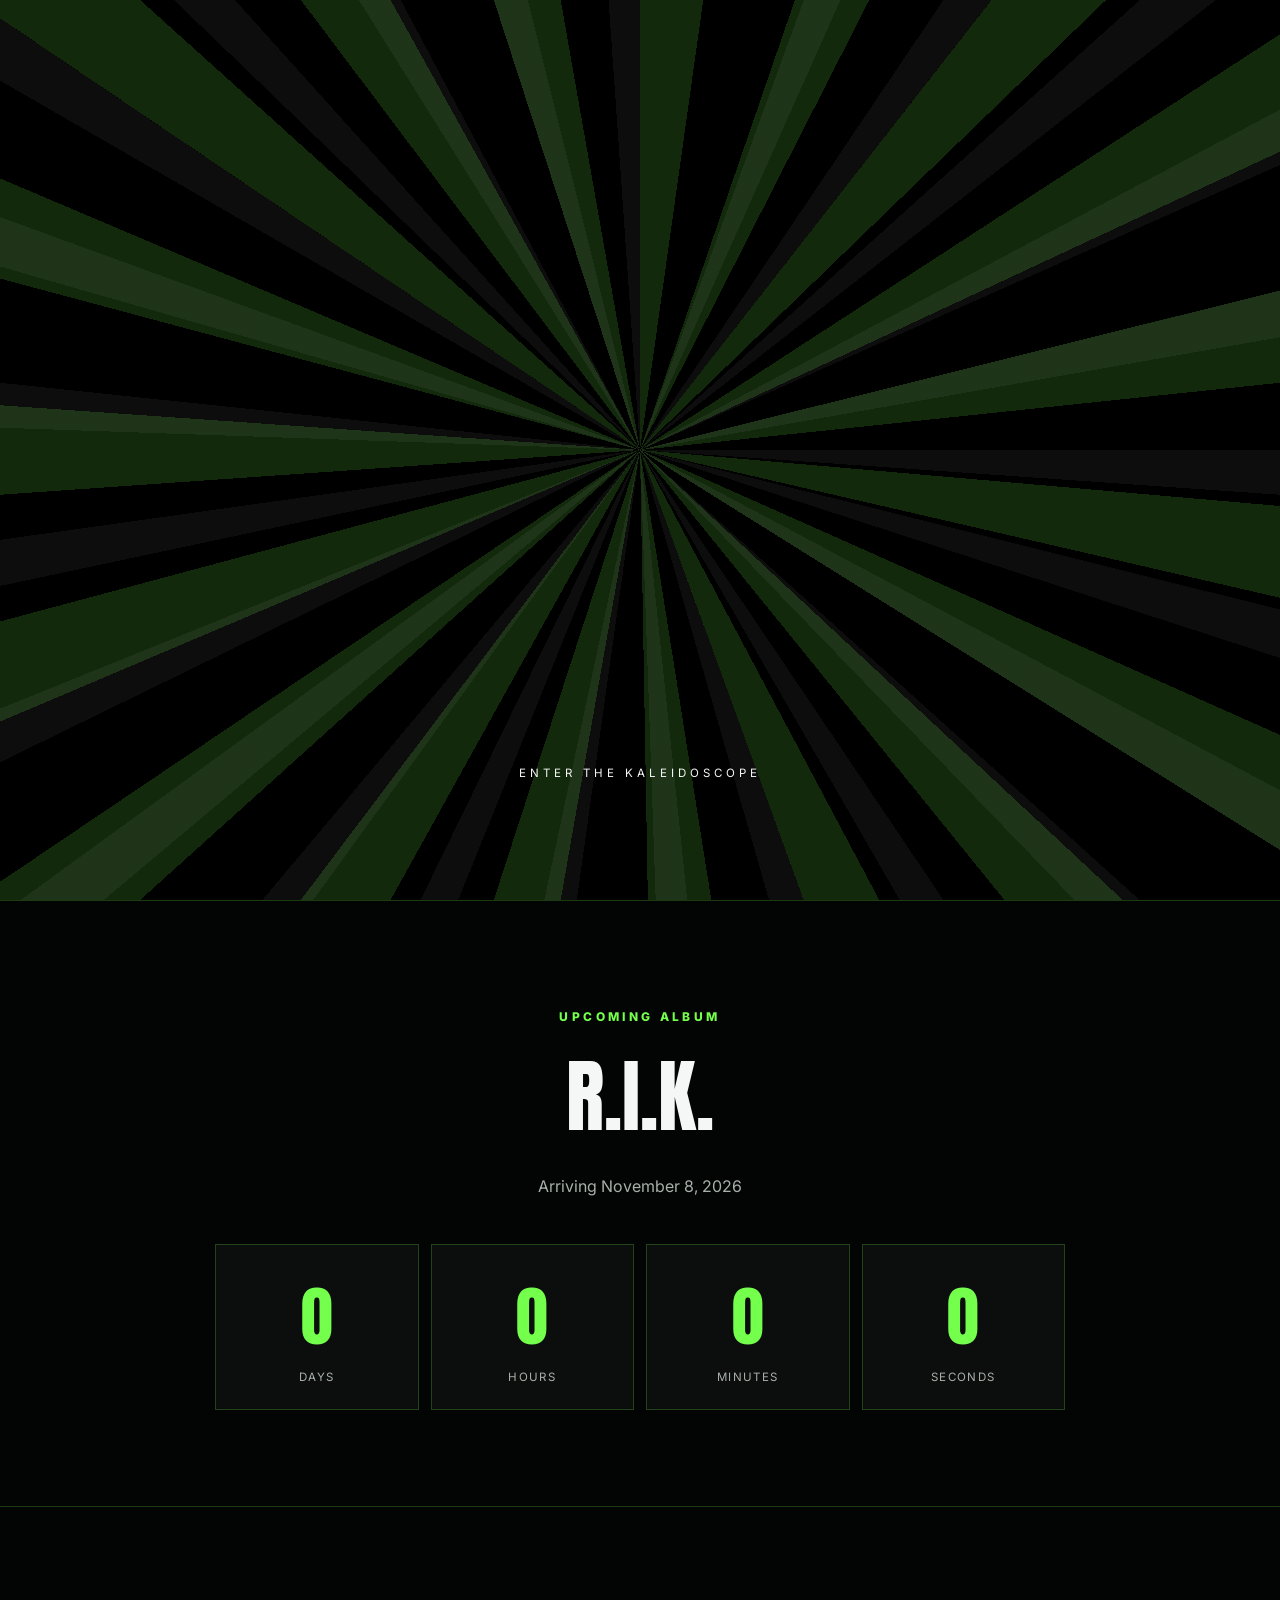
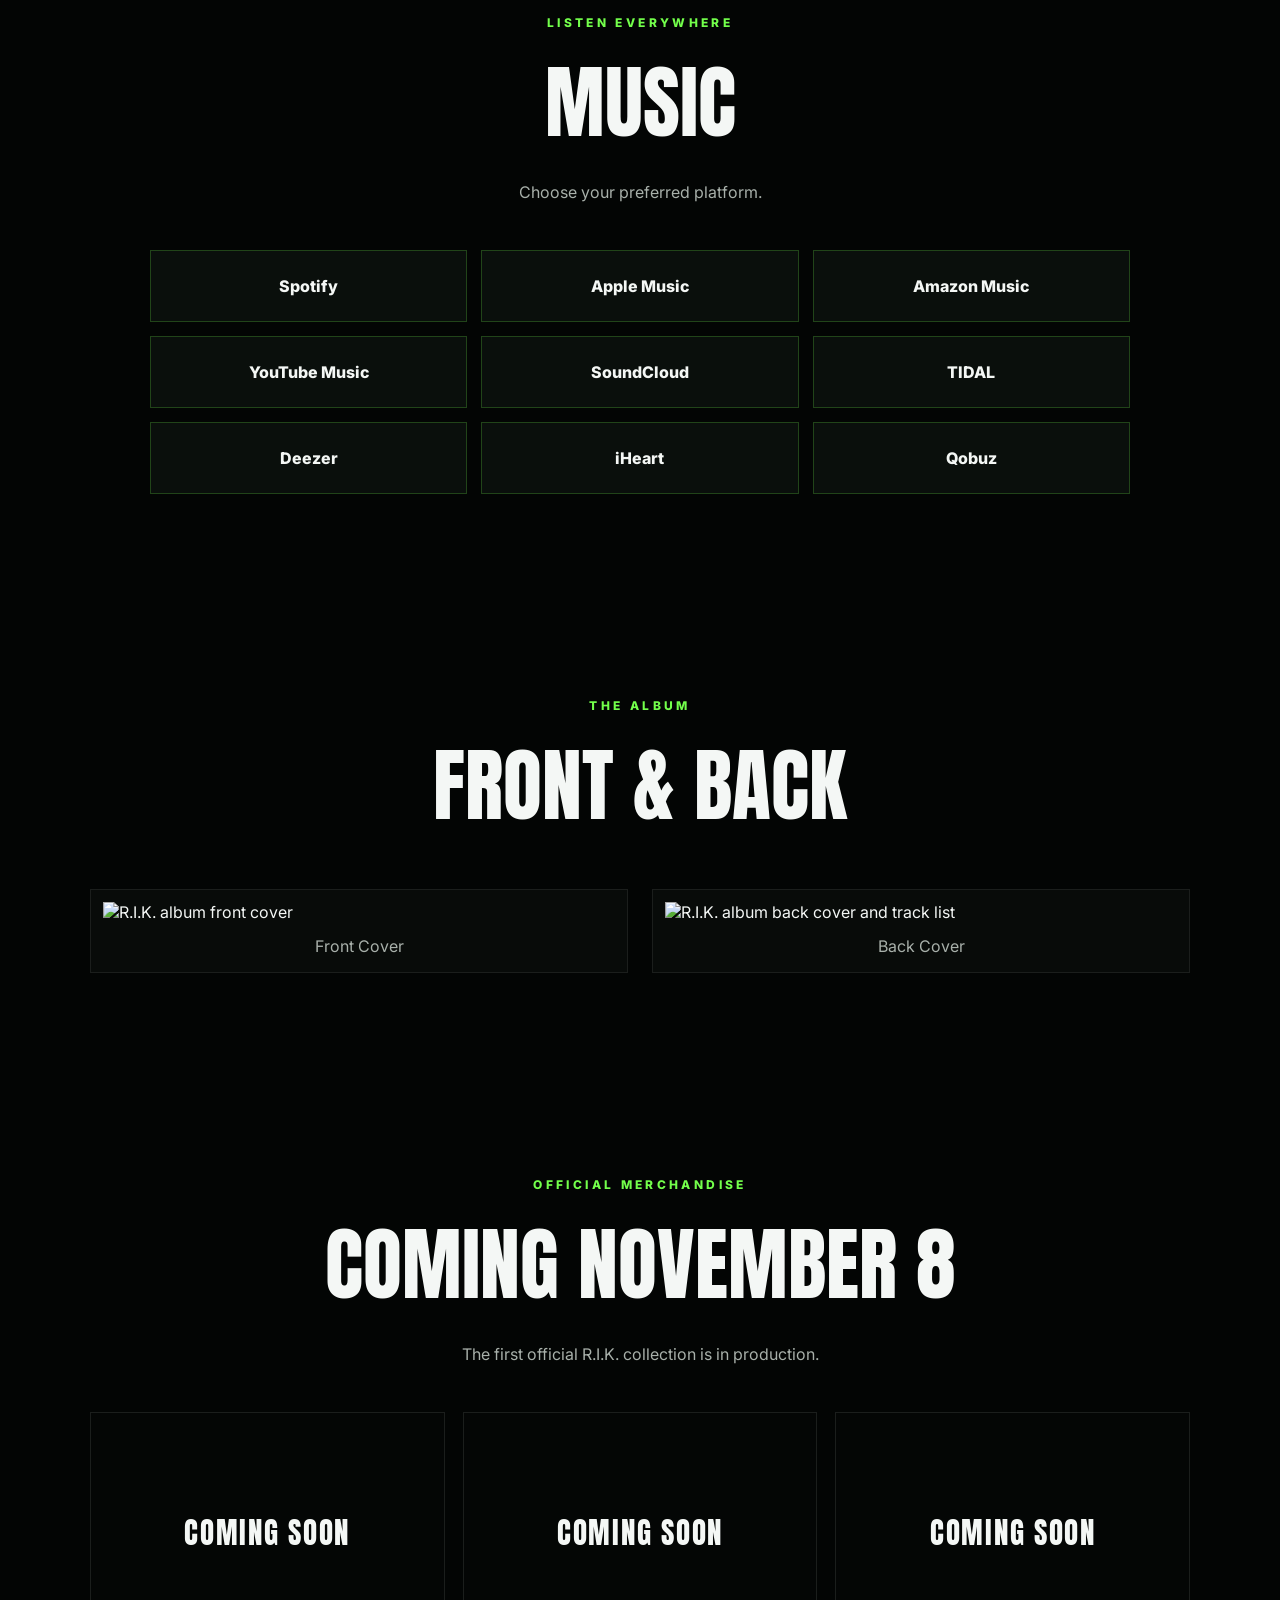
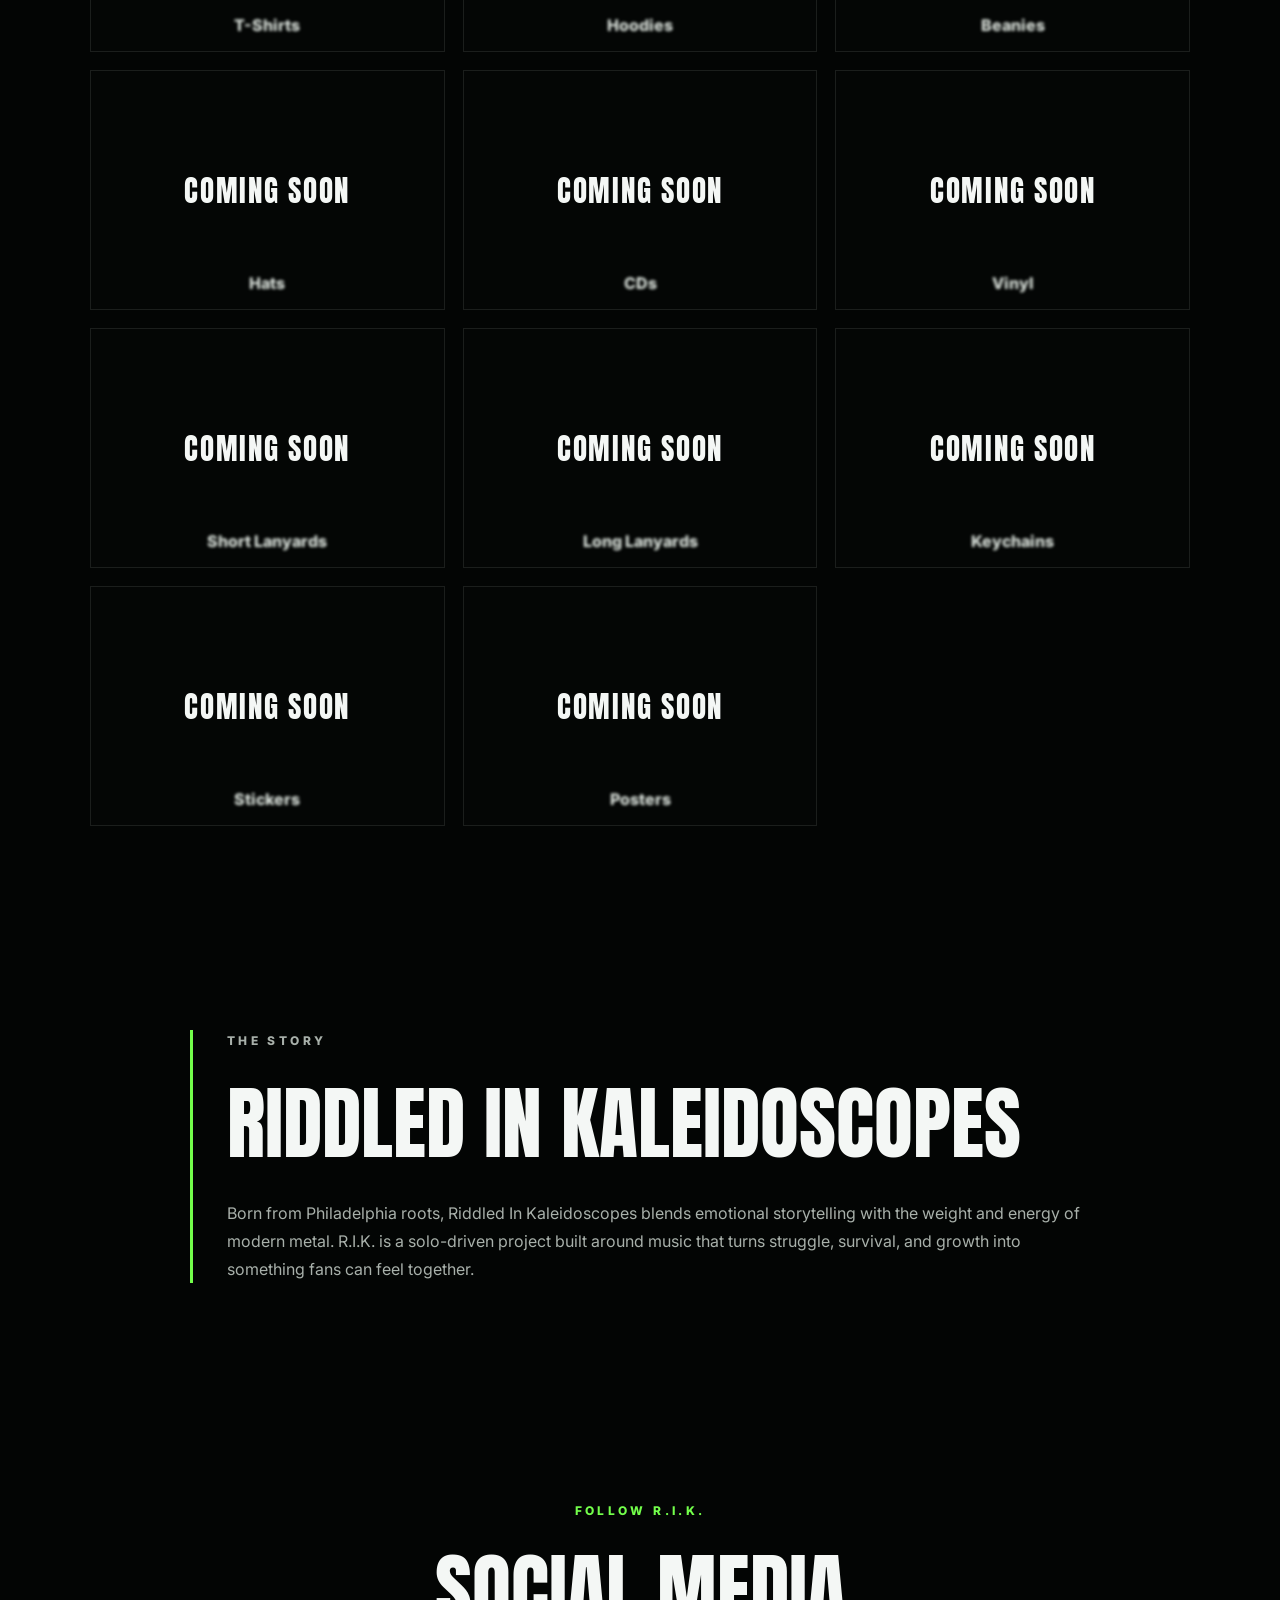
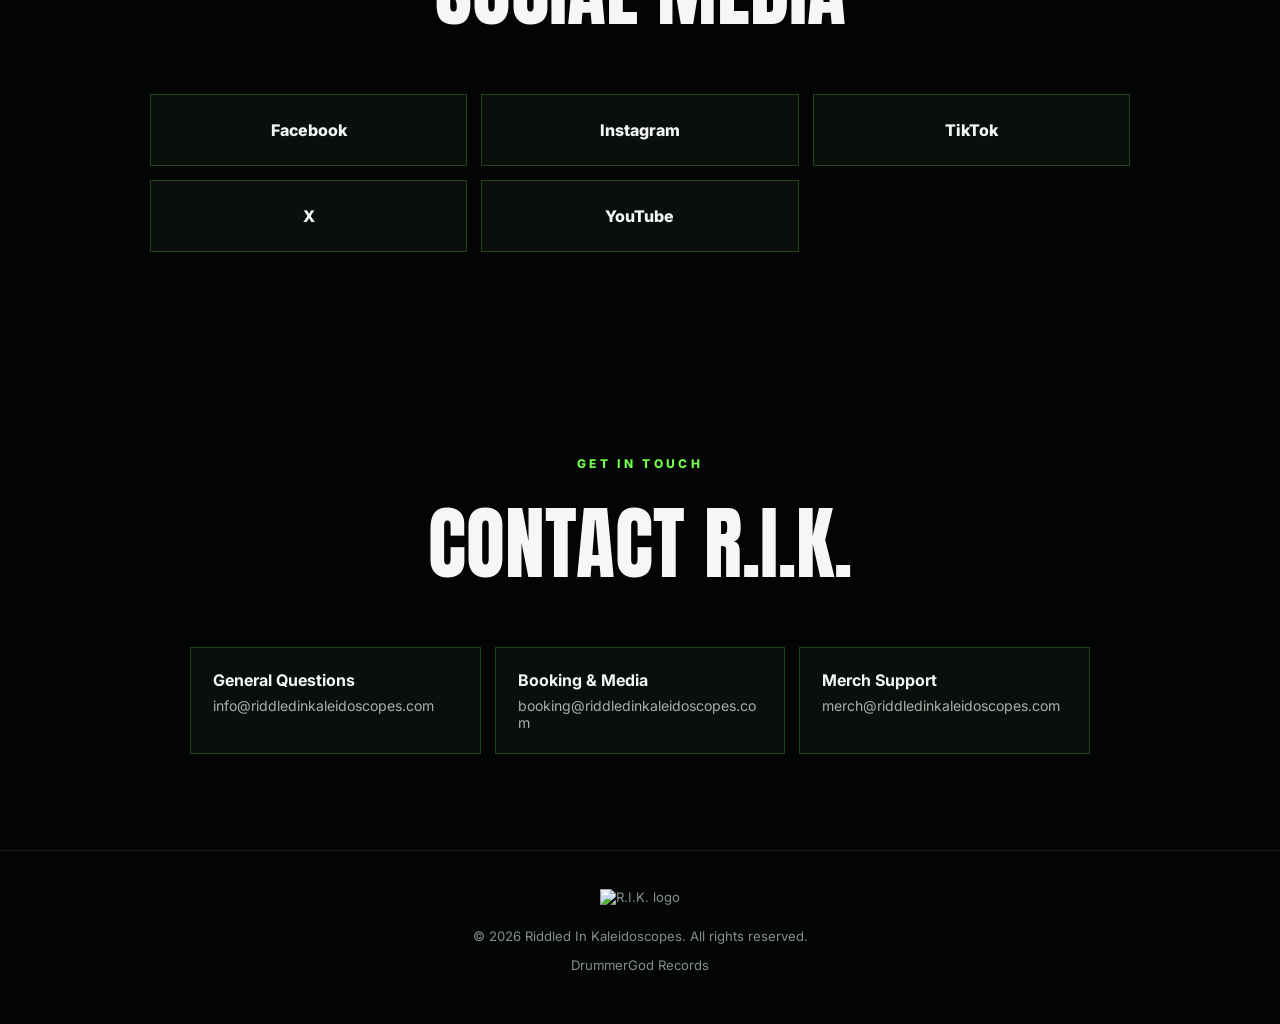
==== index.html @ 42c43c2f "Add files via upload" ====
<!doctype html>
<html lang="en">
<head>
  <meta charset="utf-8">
  <meta name="viewport" content="width=device-width, initial-scale=1">
  <title>Riddled In Kaleidoscopes | Official Website</title>
  <meta name="description" content="The official website of Riddled In Kaleidoscopes. Music, merch, news, and booking.">
  <meta name="theme-color" content="#050706">
  <link rel="preconnect" href="https://fonts.googleapis.com">
  <link rel="preconnect" href="https://fonts.gstatic.com" crossorigin>
  <link href="https://fonts.googleapis.com/css2?family=Anton&family=Inter:wght@400;600;700;800&display=swap" rel="stylesheet">
  <link rel="stylesheet" href="styles.css">
</head>
<body>
  <div id="intro" class="intro" aria-hidden="true">
    <div class="intro-kaleido k1"></div>
    <div class="intro-kaleido k2"></div>
    <img src="assets/wordmark.png" alt="" class="intro-wordmark">
    <p>Enter the Kaleidoscope</p>
  </div>

  <canvas id="interactive-bg" aria-hidden="true"></canvas>

  <header class="site-header">
    <a href="#home" class="brand">
      <img src="assets/circle-logo.png" alt="R.I.K. logo">
      <span>Riddled In Kaleidoscopes</span>
    </a>
    <button class="menu-button" aria-label="Open menu" aria-expanded="false">☰</button>
    <nav class="nav">
      <a href="#music">Music</a>
      <a href="#album">Album</a>
      <a href="#merch">Merch</a>
      <a href="#about">About</a>
      <a href="#contact">Contact</a>
    </nav>
  </header>

  <main>
    <section class="hero" id="home">
      <div class="hero-overlay"></div>
      <div class="hero-content">
        <img src="assets/wordmark.png" alt="Riddled In Kaleidoscopes" class="hero-wordmark">
        <p class="tagline">Music that finds meaning in chaos.</p>
        <div class="button-row">
          <a href="#music" class="button primary">Listen Now</a>
          <a href="#merch" class="button secondary">Merch Coming Soon</a>
        </div>
      </div>
      <div class="scroll-cue">Scroll to explore ↓</div>
    </section>

    <section class="section release">
      <div class="section-heading">
        <p class="eyebrow">Upcoming album</p>
        <h2>R.I.K.</h2>
        <p>Arriving November 8, 2026</p>
      </div>
      <div class="countdown" data-release="2026-11-08T00:00:00">
        <div><strong id="days">—</strong><span>Days</span></div>
        <div><strong id="hours">—</strong><span>Hours</span></div>
        <div><strong id="minutes">—</strong><span>Minutes</span></div>
        <div><strong id="seconds">—</strong><span>Seconds</span></div>
      </div>
    </section>

    <section class="section" id="music">
      <div class="section-heading">
        <p class="eyebrow">Listen everywhere</p>
        <h2>Music</h2>
        <p>Choose your preferred platform.</p>
      </div>
      <div class="platform-grid">
        <a href="https://open.spotify.com/artist/4s5cJFcT9bNvYK4c0yhG5E?si=eCQbOGIsRQWzADstk2GFog" target="_blank" rel="noopener">Spotify</a>
        <a href="https://music.apple.com/us/artist/riddled-in-kaleidoscopes/6784302911" target="_blank" rel="noopener">Apple Music</a>
        <a href="https://music.amazon.com/artists/B0H6NJPFL8?ref=dm_sh_wVDVurWHhA28EWOqSf70jcVev" target="_blank" rel="noopener">Amazon Music</a>
        <a href="https://music.youtube.com/channel/UCJIFc6b0j5Kac7xv5FjaoIQ?si=HnbFKETHnLM6upln" target="_blank" rel="noopener">YouTube Music</a>
        <a href="https://on.soundcloud.com/YCA5nY1OHLZ5uKOKPS" target="_blank" rel="noopener">SoundCloud</a>
        <a href="https://tidal.com/artist/81682030/u" target="_blank" rel="noopener">TIDAL</a>
        <a href="https://link.deezer.com/s/33OgqCV7O0HVVWWHlne1T" target="_blank" rel="noopener">Deezer</a>
        <a href="https://www.iheart.com/artist/riddled-in-kaleidoscopes-51175355" target="_blank" rel="noopener">iHeart</a>
        <a href="https://www.qobuz.com/us-en/interpreter/riddled-in-kaleidoscopes/34067380" target="_blank" rel="noopener">Qobuz</a>
      </div>
    </section>

    <section class="section album-section" id="album">
      <div class="section-heading">
        <p class="eyebrow">The album</p>
        <h2>Front & Back</h2>
      </div>
      <div class="album-grid">
        <figure><img src="assets/album-front.png" alt="R.I.K. album front cover"><figcaption>Front Cover</figcaption></figure>
        <figure><img src="assets/album-back.png" alt="R.I.K. album back cover and track list"><figcaption>Back Cover</figcaption></figure>
      </div>
    </section>

    <section class="section merch" id="merch">
      <div class="section-heading">
        <p class="eyebrow">Official merchandise</p>
        <h2>Coming November 8</h2>
        <p>The first official R.I.K. collection is in production.</p>
      </div>
      <div class="merch-grid">
        <article class="merch-card"><span>T-Shirts</span></article>
        <article class="merch-card"><span>Hoodies</span></article>
        <article class="merch-card"><span>Beanies</span></article>
        <article class="merch-card"><span>Hats</span></article>
        <article class="merch-card"><span>CDs</span></article>
        <article class="merch-card"><span>Vinyl</span></article>
        <article class="merch-card"><span>Short Lanyards</span></article>
        <article class="merch-card"><span>Long Lanyards</span></article>
        <article class="merch-card"><span>Keychains</span></article>
        <article class="merch-card"><span>Stickers</span></article>
        <article class="merch-card"><span>Posters</span></article>
      </div>
    </section>

    <section class="section about" id="about">
      <div class="about-panel">
        <p class="eyebrow">The story</p>
        <h2>Riddled In Kaleidoscopes</h2>
        <p>Born from Philadelphia roots, Riddled In Kaleidoscopes blends emotional storytelling with the weight and energy of modern metal. R.I.K. is a solo-driven project built around music that turns struggle, survival, and growth into something fans can feel together.</p>
      </div>
    </section>

    <section class="section social">
      <div class="section-heading">
        <p class="eyebrow">Follow R.I.K.</p>
        <h2>Social Media</h2>
      </div>
      <div class="platform-grid">
        <a href="https://www.facebook.com/share/18u5QVjqFk/" target="_blank" rel="noopener">Facebook</a>
        <a href="https://www.instagram.com/riddledinkaleidoscopes?igsh=dXFxcHBqaWprZGZz" target="_blank" rel="noopener">Instagram</a>
        <a href="https://www.tiktok.com/@riddled.in.kaleido?_r=1&_t=ZP-97yUAdpliXO" target="_blank" rel="noopener">TikTok</a>
        <a href="https://x.com/RiddledInKscope" target="_blank" rel="noopener">X</a>
        <a href="https://youtube.com/@riddledinkaleidoscopes?si=kgU1D8fItSqnsicy" target="_blank" rel="noopener">YouTube</a>
      </div>
    </section>

    <section class="section contact" id="contact">
      <div class="section-heading">
        <p class="eyebrow">Get in touch</p>
        <h2>Contact R.I.K.</h2>
      </div>
      <div class="contact-grid">
        <a href="mailto:info@riddledinkaleidoscopes.com"><strong>General Questions</strong><span>info@riddledinkaleidoscopes.com</span></a>
        <a href="mailto:booking@riddledinkaleidoscopes.com"><strong>Booking & Media</strong><span>booking@riddledinkaleidoscopes.com</span></a>
        <a href="mailto:merch@riddledinkaleidoscopes.com"><strong>Merch Support</strong><span>merch@riddledinkaleidoscopes.com</span></a>
      </div>
    </section>
  </main>

  <footer>
    <img src="assets/circle-logo.png" alt="R.I.K. logo">
    <p>© <span id="year"></span> Riddled In Kaleidoscopes. All rights reserved.</p>
    <p>DrummerGod Records</p>
  </footer>

  <script src="script.js"></script>
</body>
</html>
---- styles.css ----
:root{--bg:#040605;--panel:#0a0f0c;--text:#f4f7f5;--muted:#a8b0aa;--green:#73ff4b;--border:rgba(115,255,75,.22)}
*{box-sizing:border-box}html{scroll-behavior:smooth}body{margin:0;background:var(--bg);color:var(--text);font-family:Inter,system-ui,sans-serif;overflow-x:hidden}a{color:inherit}
#interactive-bg{position:fixed;inset:0;width:100%;height:100%;z-index:-3;background:#020403}
.intro{position:fixed;inset:0;z-index:1000;display:grid;place-items:center;background:#000;overflow:hidden;transition:opacity .9s,visibility .9s}
.intro.hide{opacity:0;visibility:hidden}.intro-kaleido{position:absolute;width:140vmax;height:140vmax;border-radius:50%}
.k1{background:repeating-conic-gradient(from 0deg,rgba(115,255,75,.16) 0 8deg,transparent 8deg 19deg);animation:spin 5s linear infinite}
.k2{background:repeating-conic-gradient(from 10deg,transparent 0 10deg,rgba(255,255,255,.05) 10deg 14deg);animation:spinr 7s linear infinite}
.intro-wordmark{position:relative;width:min(82vw,920px);filter:drop-shadow(0 0 25px rgba(115,255,75,.35))}
.intro p{position:absolute;bottom:12vh;letter-spacing:.35em;text-transform:uppercase;font-size:.72rem}
.site-header{position:fixed;inset:0 0 auto 0;z-index:20;height:74px;padding:0 5vw;display:flex;align-items:center;justify-content:space-between;background:rgba(0,0,0,.78);backdrop-filter:blur(15px);border-bottom:1px solid rgba(255,255,255,.08)}
.brand{display:flex;align-items:center;gap:12px;text-decoration:none;font-weight:800}.brand img{width:46px;height:46px;object-fit:contain}.nav{display:flex;gap:24px}.nav a{text-decoration:none;font-weight:700;font-size:.9rem}.nav a:hover{color:var(--green)}
.menu-button{display:none;background:none;border:0;color:white;font-size:1.6rem}
.hero{min-height:100svh;position:relative;display:grid;place-items:center;padding:110px 6vw 70px;background:url('assets/album-front.png') center/cover no-repeat}
.hero-overlay{position:absolute;inset:0;background:linear-gradient(to bottom,rgba(0,0,0,.28),rgba(0,0,0,.7) 68%,#040605)}
.hero-content{position:relative;text-align:center;max-width:980px}.hero-wordmark{width:min(92vw,980px);filter:drop-shadow(0 8px 25px #000)}
.tagline{font-size:clamp(1rem,2.2vw,1.3rem);color:#e0e6e1;text-shadow:0 2px 8px #000}
.button-row{display:flex;justify-content:center;gap:14px;flex-wrap:wrap;margin-top:28px}.button{display:inline-flex;align-items:center;justify-content:center;min-height:48px;padding:0 22px;text-decoration:none;text-transform:uppercase;font-weight:800;letter-spacing:.08em;font-size:.78rem;border-radius:5px}
.primary{background:var(--green);color:#061005}.secondary{border:1px solid rgba(255,255,255,.35);background:rgba(0,0,0,.38)}
.scroll-cue{position:absolute;bottom:22px;font-size:.78rem;color:#b7beb9}.section{padding:96px 7vw;background:rgba(4,6,5,.9);backdrop-filter:blur(3px)}
.section-heading{max-width:760px;text-align:center;margin:0 auto 44px}.eyebrow{text-transform:uppercase;letter-spacing:.28em;color:var(--green);font-size:.75rem;font-weight:800}
h2{font-family:Anton,Impact,sans-serif;font-size:clamp(2.8rem,7vw,5rem);text-transform:uppercase;font-weight:400;margin:0 0 12px}.section-heading p:not(.eyebrow),.about p{color:var(--muted);line-height:1.75}
.release{border-block:1px solid var(--border)}.countdown{display:grid;grid-template-columns:repeat(4,1fr);gap:12px;max-width:850px;margin:auto}
.countdown div{padding:24px 10px;text-align:center;background:rgba(255,255,255,.035);border:1px solid var(--border)}.countdown strong{display:block;font-family:Anton;font-size:clamp(2.2rem,7vw,4rem);color:var(--green);font-weight:400}.countdown span{font-size:.72rem;letter-spacing:.12em;text-transform:uppercase;color:var(--muted)}
.platform-grid{display:grid;grid-template-columns:repeat(3,1fr);gap:14px;max-width:980px;margin:auto}.platform-grid a{min-height:72px;display:grid;place-items:center;text-decoration:none;font-weight:800;background:var(--panel);border:1px solid var(--border);transition:.2s}.platform-grid a:hover{transform:translateY(-3px);border-color:var(--green)}
.album-grid{display:grid;grid-template-columns:repeat(2,1fr);gap:24px;max-width:1100px;margin:auto}.album-grid figure{margin:0;background:#080b09;border:1px solid rgba(255,255,255,.08);padding:12px}.album-grid img{width:100%;display:block}.album-grid figcaption{text-align:center;padding:14px 0 4px;color:var(--muted)}
.merch-grid{display:grid;grid-template-columns:repeat(3,1fr);gap:18px}.merch-card{position:relative;min-height:240px;display:grid;place-items:center;overflow:hidden;border:1px solid rgba(255,255,255,.08);background:url('assets/circle-logo.png') center/58% no-repeat,#080b09}.merch-card::before{content:"";position:absolute;inset:-8px;background:inherit;filter:blur(8px);transform:scale(1.08)}.merch-card::after{content:"COMING SOON";position:absolute;inset:0;display:grid;place-items:center;background:rgba(0,0,0,.48);font-family:Anton;font-size:1.8rem;letter-spacing:.06em}.merch-card span{position:absolute;bottom:16px;z-index:2;font-weight:800;color:#d7ded8;filter:blur(1.8px)}
.about-panel{max-width:900px;margin:auto;padding-left:34px;border-left:3px solid var(--green)}.contact-grid{display:grid;grid-template-columns:repeat(3,1fr);gap:14px;max-width:900px;margin:auto}.contact-grid a{display:flex;flex-direction:column;gap:7px;padding:22px;text-decoration:none;background:var(--panel);border:1px solid var(--border)}.contact-grid span{color:var(--muted);overflow-wrap:anywhere;font-size:.88rem}
footer{text-align:center;padding:38px 7vw;border-top:1px solid rgba(255,255,255,.08);color:#858f88;font-size:.82rem}footer img{width:90px;margin-bottom:10px}
@keyframes spin{to{transform:rotate(360deg)}}@keyframes spinr{to{transform:rotate(-360deg)}}
@media(max-width:800px){.brand span{display:none}.menu-button{display:block}.nav{display:none;position:absolute;top:74px;left:0;right:0;padding:18px 5vw;flex-direction:column;background:#020403;border-bottom:1px solid var(--border)}.nav.open{display:flex}.platform-grid,.merch-grid{grid-template-columns:repeat(2,1fr)}.contact-grid{grid-template-columns:1fr}}
@media(max-width:560px){.section{padding:76px 6vw}.countdown{grid-template-columns:repeat(2,1fr)}.platform-grid,.merch-grid,.album-grid{grid-template-columns:1fr}.hero{background-position:center top}}
@media(prefers-reduced-motion:reduce){*{animation:none!important;scroll-behavior:auto!important}}
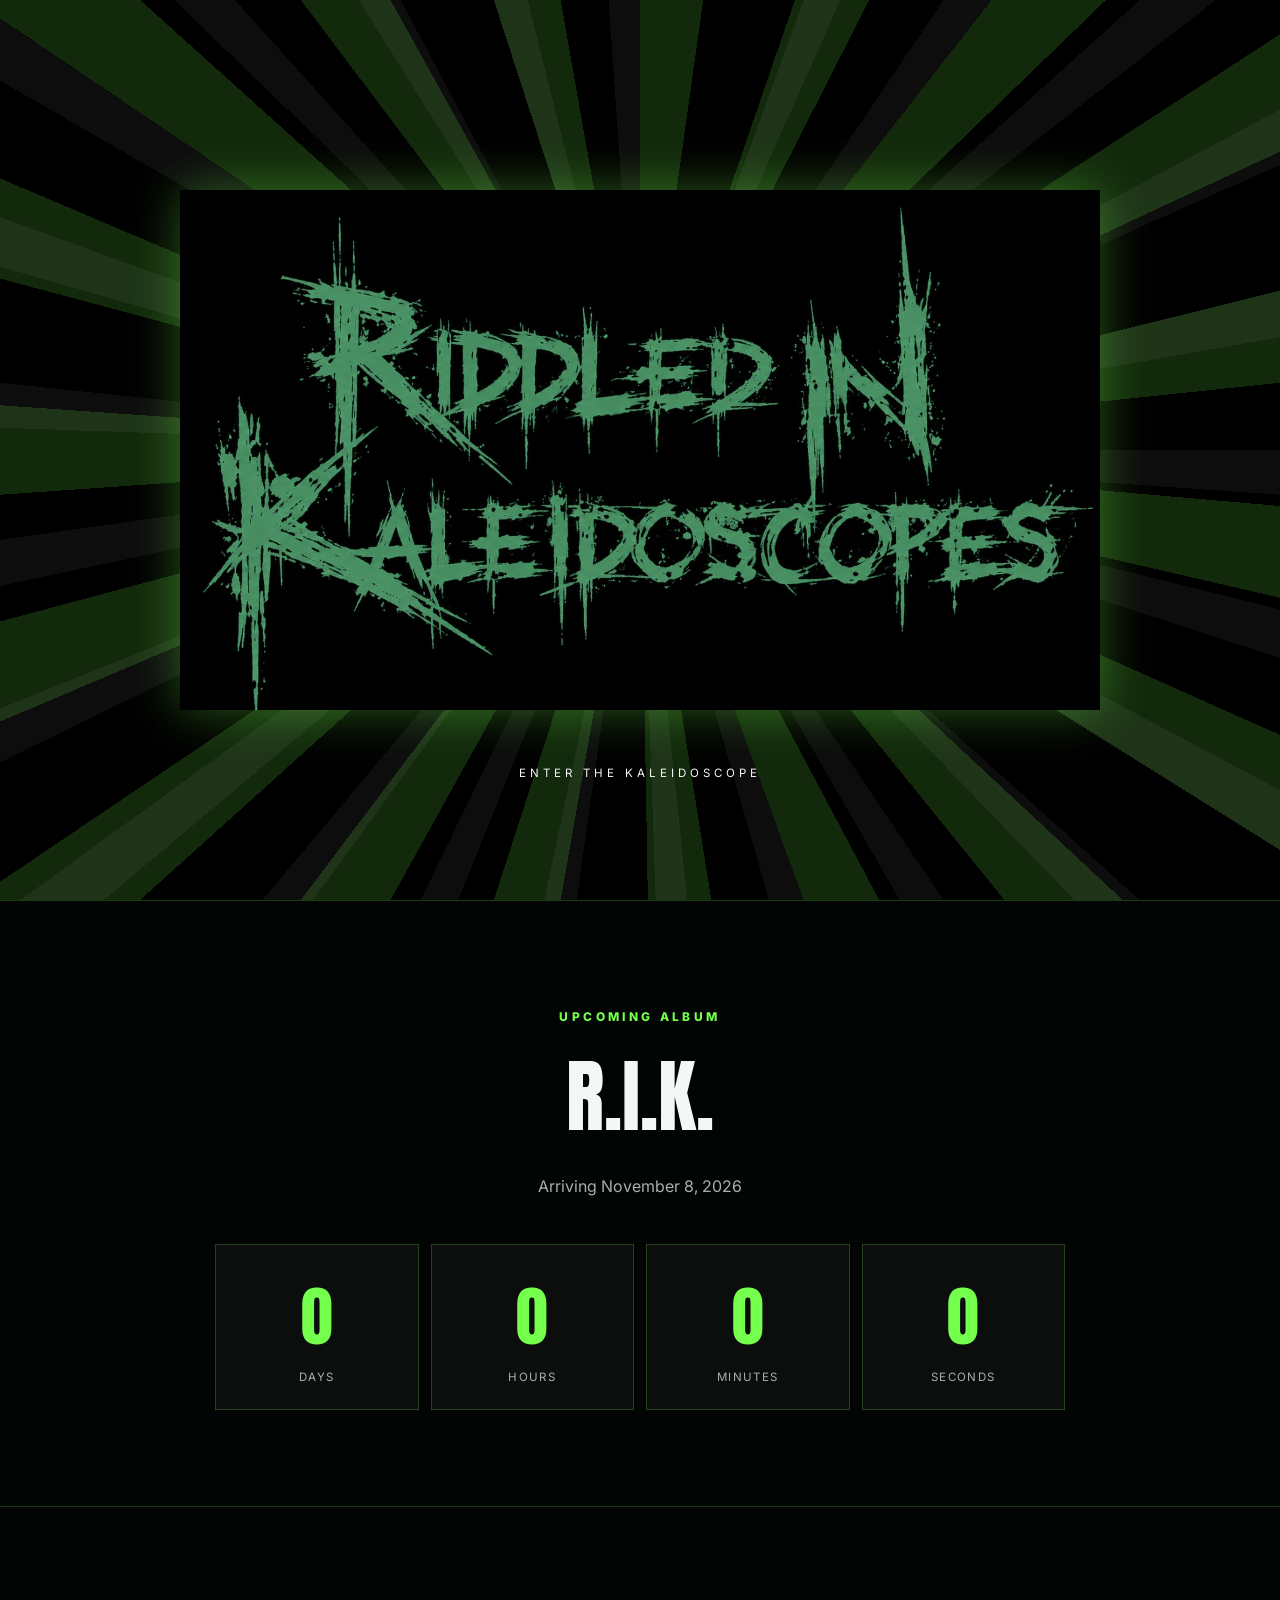
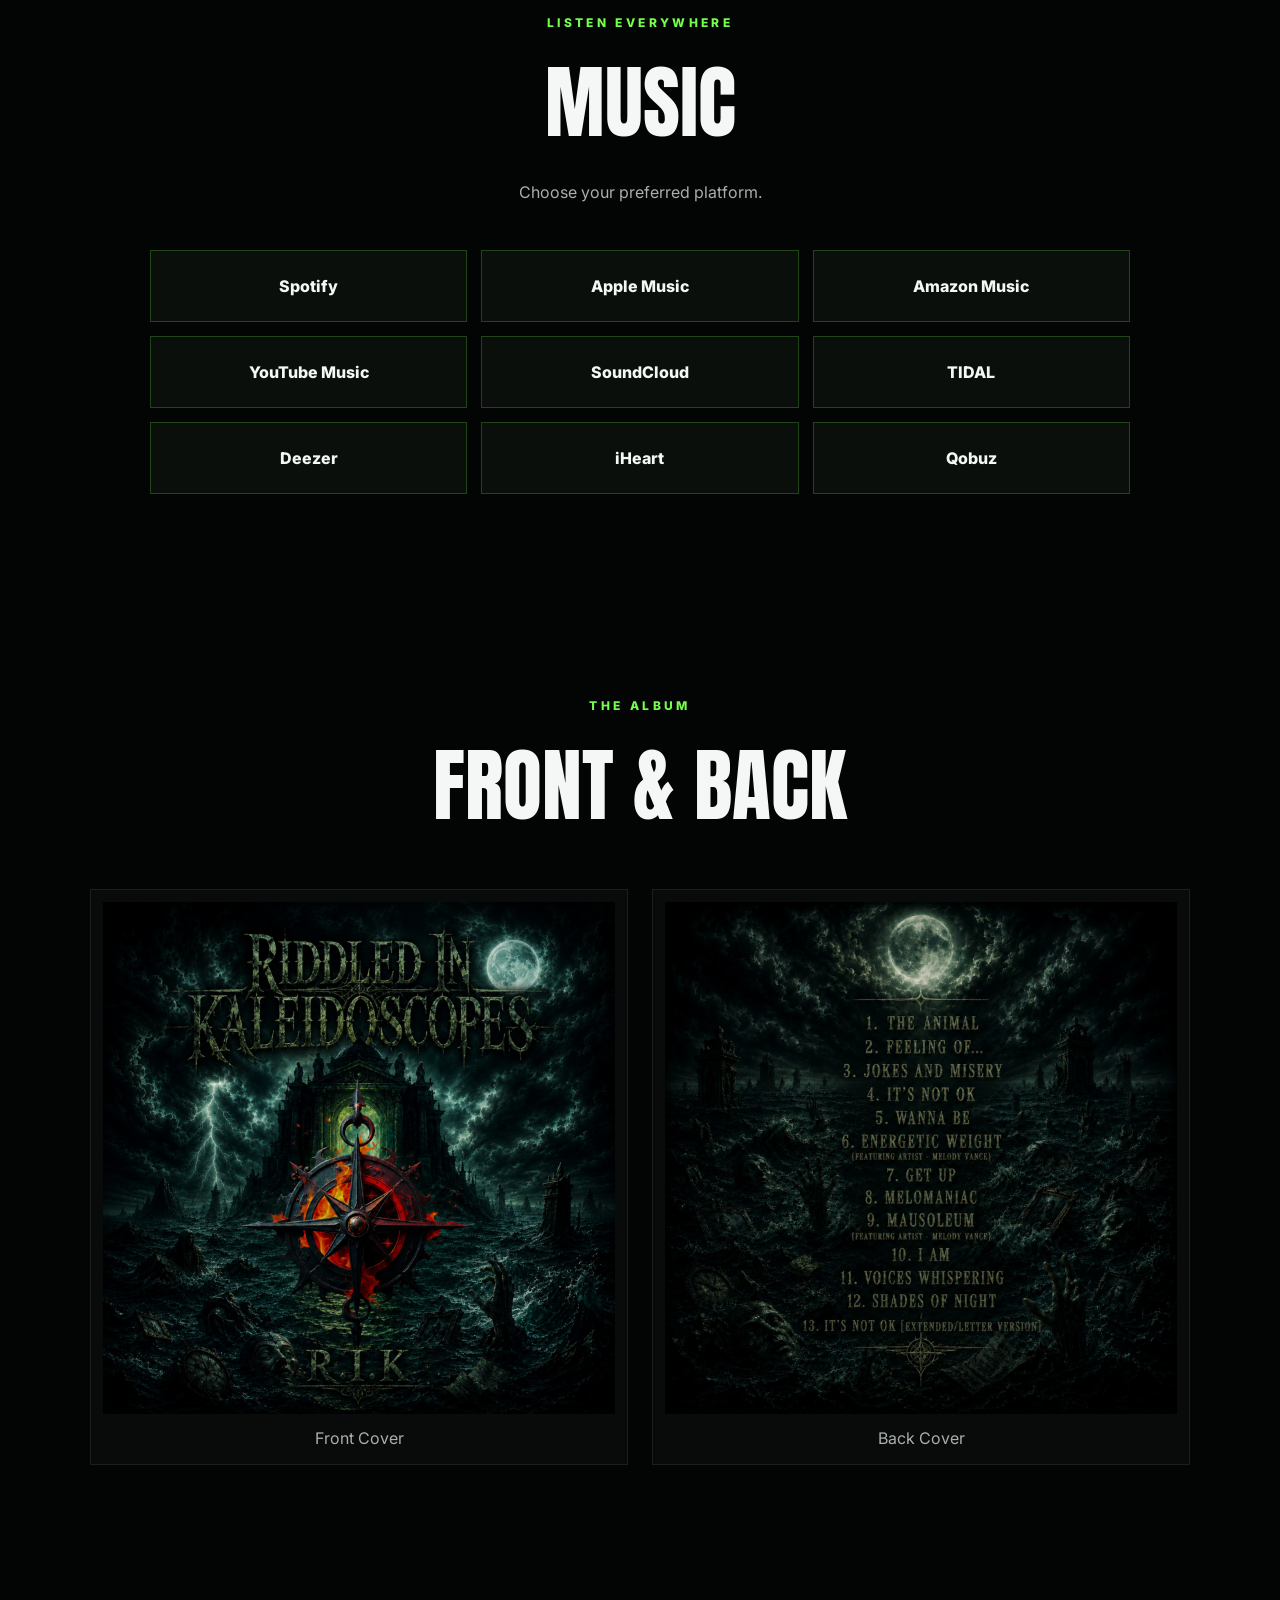
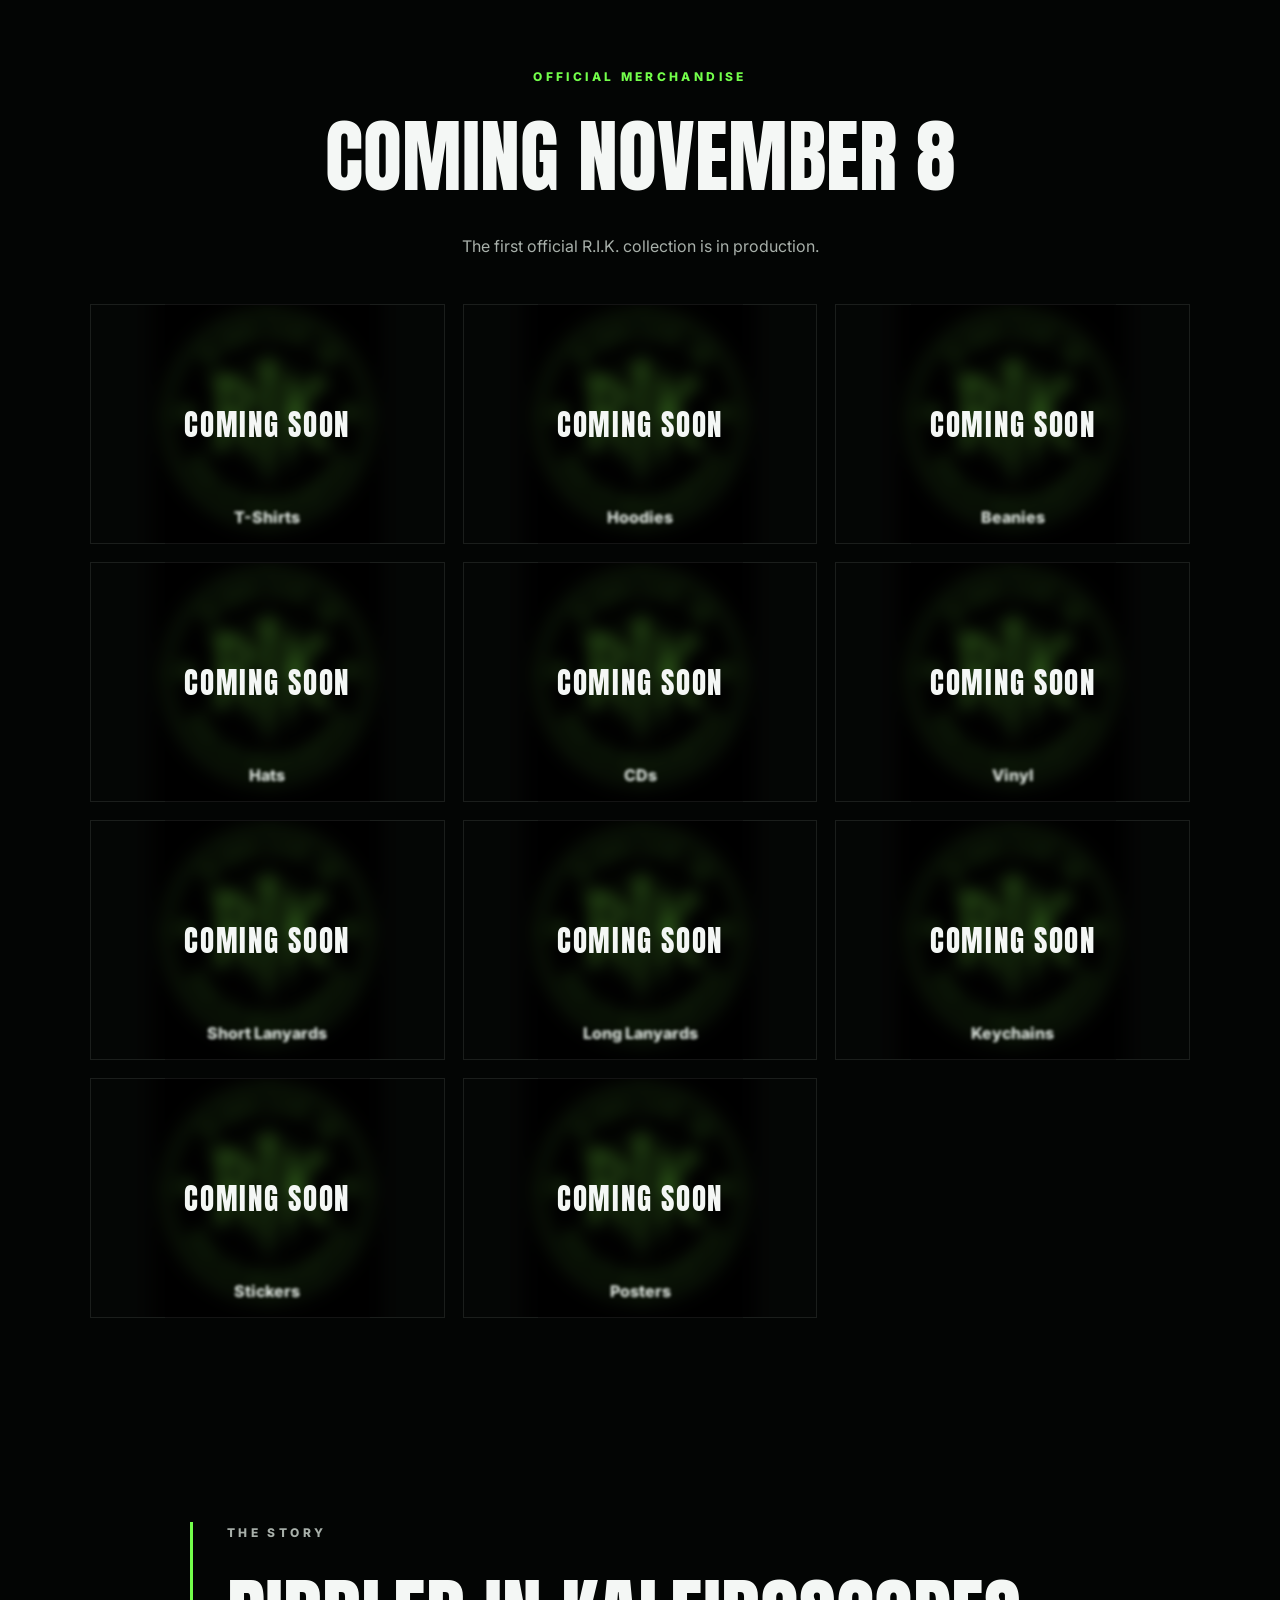
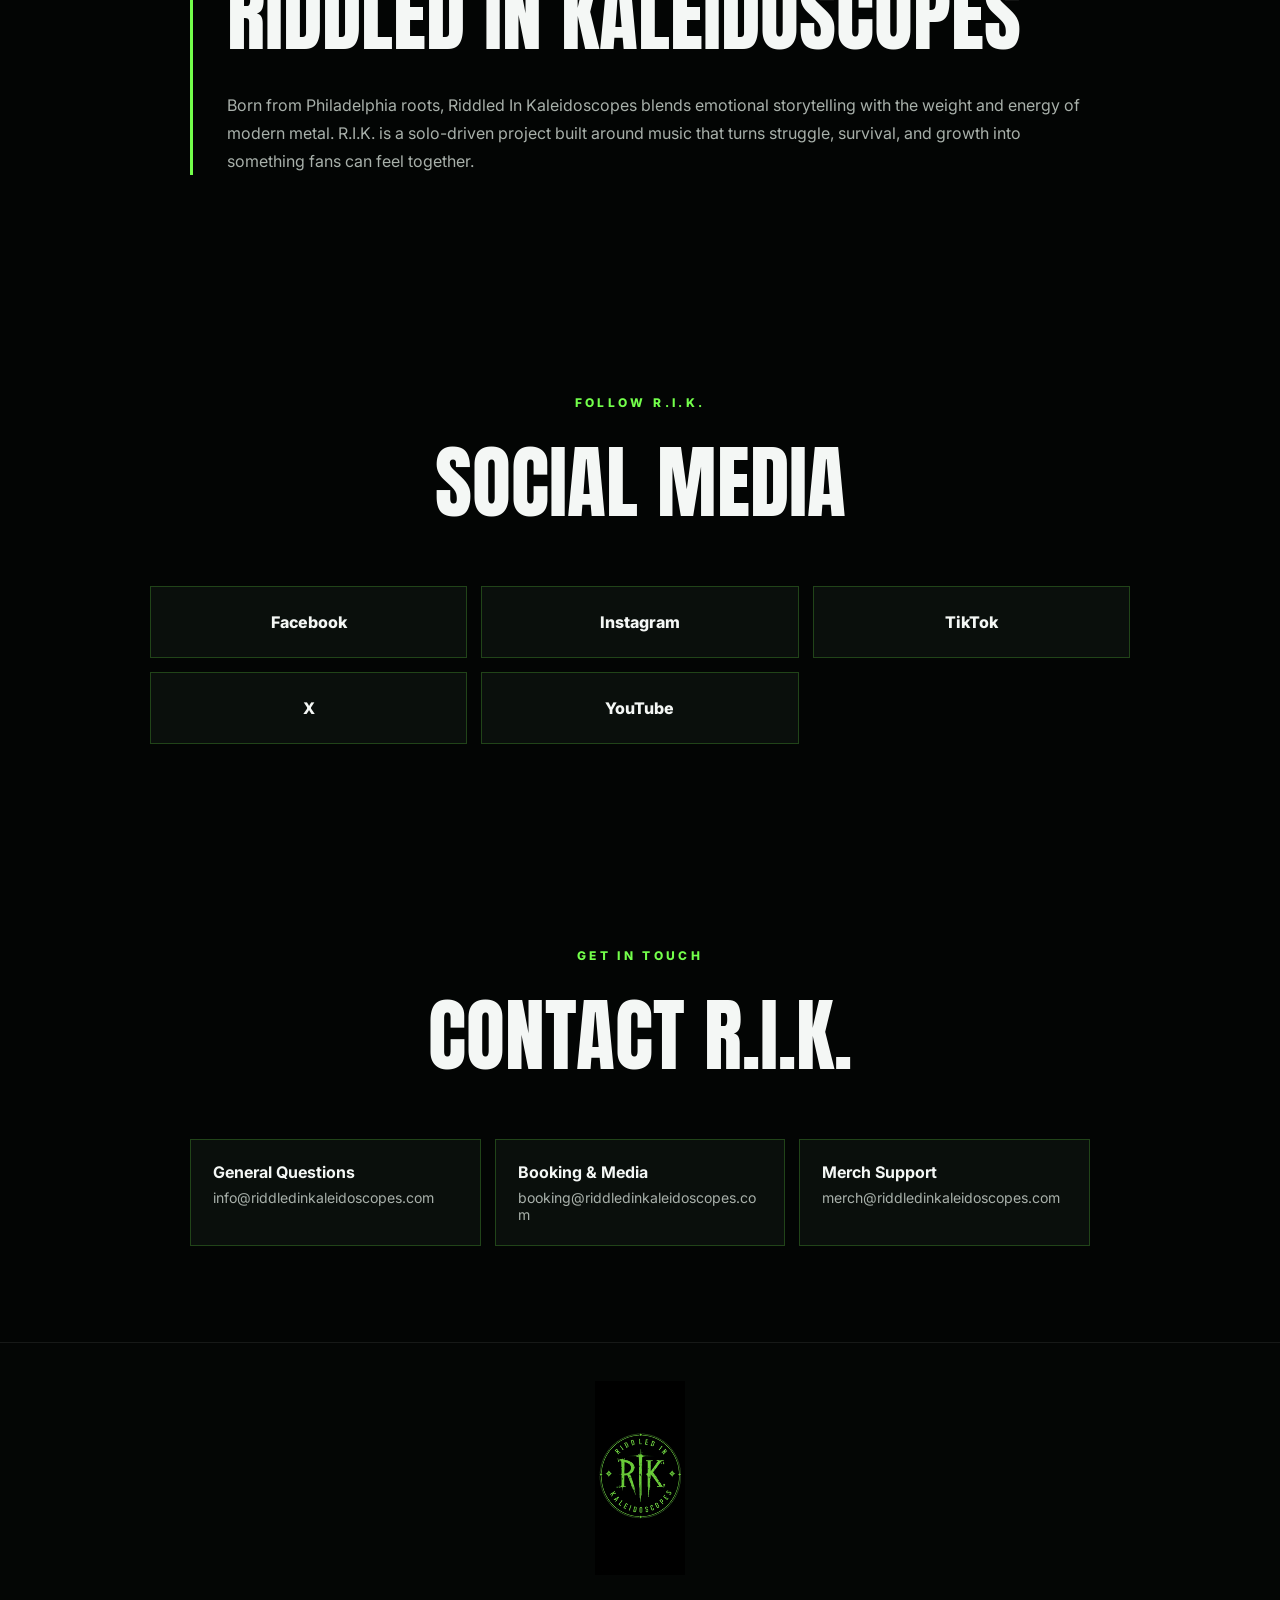
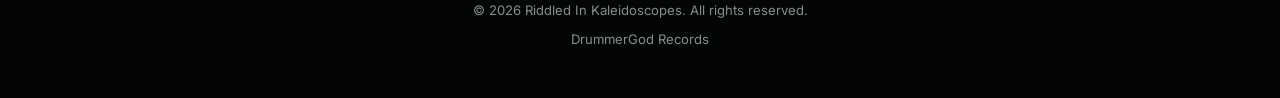
==== commit d8a4fc8a: "Add files via upload" ====
--- a/index.html
+++ b/index.html
@@ -15,7 +15,7 @@
   <div id="intro" class="intro" aria-hidden="true">
     <div class="intro-kaleido k1"></div>
     <div class="intro-kaleido k2"></div>
-    <img src="assets/wordmark.png" alt="" class="intro-wordmark">
+    <img src="wordmark.png" alt="" class="intro-wordmark">
     <p>Enter the Kaleidoscope</p>
   </div>
 
@@ -23,7 +23,7 @@
 
   <header class="site-header">
     <a href="#home" class="brand">
-      <img src="assets/circle-logo.png" alt="R.I.K. logo">
+      <img src="circle-logo.png" alt="R.I.K. logo">
       <span>Riddled In Kaleidoscopes</span>
     </a>
     <button class="menu-button" aria-label="Open menu" aria-expanded="false">☰</button>
@@ -40,7 +40,7 @@
     <section class="hero" id="home">
       <div class="hero-overlay"></div>
       <div class="hero-content">
-        <img src="assets/wordmark.png" alt="Riddled In Kaleidoscopes" class="hero-wordmark">
+        <img src="wordmark.png" alt="Riddled In Kaleidoscopes" class="hero-wordmark">
         <p class="tagline">Music that finds meaning in chaos.</p>
         <div class="button-row">
           <a href="#music" class="button primary">Listen Now</a>
@@ -89,8 +89,8 @@
         <h2>Front & Back</h2>
       </div>
       <div class="album-grid">
-        <figure><img src="assets/album-front.png" alt="R.I.K. album front cover"><figcaption>Front Cover</figcaption></figure>
-        <figure><img src="assets/album-back.png" alt="R.I.K. album back cover and track list"><figcaption>Back Cover</figcaption></figure>
+        <figure><img src="album-front.png" alt="R.I.K. album front cover"><figcaption>Front Cover</figcaption></figure>
+        <figure><img src="album-back.png" alt="R.I.K. album back cover and track list"><figcaption>Back Cover</figcaption></figure>
       </div>
     </section>
 
@@ -151,7 +151,7 @@
   </main>
 
   <footer>
-    <img src="assets/circle-logo.png" alt="R.I.K. logo">
+    <img src="circle-logo.png" alt="R.I.K. logo">
     <p>© <span id="year"></span> Riddled In Kaleidoscopes. All rights reserved.</p>
     <p>DrummerGod Records</p>
   </footer>
--- a/styles.css
+++ b/styles.css
@@ -11,7 +11,7 @@
 .site-header{position:fixed;inset:0 0 auto 0;z-index:20;height:74px;padding:0 5vw;display:flex;align-items:center;justify-content:space-between;background:rgba(0,0,0,.78);backdrop-filter:blur(15px);border-bottom:1px solid rgba(255,255,255,.08)}
 .brand{display:flex;align-items:center;gap:12px;text-decoration:none;font-weight:800}.brand img{width:46px;height:46px;object-fit:contain}.nav{display:flex;gap:24px}.nav a{text-decoration:none;font-weight:700;font-size:.9rem}.nav a:hover{color:var(--green)}
 .menu-button{display:none;background:none;border:0;color:white;font-size:1.6rem}
-.hero{min-height:100svh;position:relative;display:grid;place-items:center;padding:110px 6vw 70px;background:url('assets/album-front.png') center/cover no-repeat}
+.hero{min-height:100svh;position:relative;display:grid;place-items:center;padding:110px 6vw 70px;background:url('album-front.png') center/cover no-repeat}
 .hero-overlay{position:absolute;inset:0;background:linear-gradient(to bottom,rgba(0,0,0,.28),rgba(0,0,0,.7) 68%,#040605)}
 .hero-content{position:relative;text-align:center;max-width:980px}.hero-wordmark{width:min(92vw,980px);filter:drop-shadow(0 8px 25px #000)}
 .tagline{font-size:clamp(1rem,2.2vw,1.3rem);color:#e0e6e1;text-shadow:0 2px 8px #000}
@@ -24,7 +24,7 @@
 .countdown div{padding:24px 10px;text-align:center;background:rgba(255,255,255,.035);border:1px solid var(--border)}.countdown strong{display:block;font-family:Anton;font-size:clamp(2.2rem,7vw,4rem);color:var(--green);font-weight:400}.countdown span{font-size:.72rem;letter-spacing:.12em;text-transform:uppercase;color:var(--muted)}
 .platform-grid{display:grid;grid-template-columns:repeat(3,1fr);gap:14px;max-width:980px;margin:auto}.platform-grid a{min-height:72px;display:grid;place-items:center;text-decoration:none;font-weight:800;background:var(--panel);border:1px solid var(--border);transition:.2s}.platform-grid a:hover{transform:translateY(-3px);border-color:var(--green)}
 .album-grid{display:grid;grid-template-columns:repeat(2,1fr);gap:24px;max-width:1100px;margin:auto}.album-grid figure{margin:0;background:#080b09;border:1px solid rgba(255,255,255,.08);padding:12px}.album-grid img{width:100%;display:block}.album-grid figcaption{text-align:center;padding:14px 0 4px;color:var(--muted)}
-.merch-grid{display:grid;grid-template-columns:repeat(3,1fr);gap:18px}.merch-card{position:relative;min-height:240px;display:grid;place-items:center;overflow:hidden;border:1px solid rgba(255,255,255,.08);background:url('assets/circle-logo.png') center/58% no-repeat,#080b09}.merch-card::before{content:"";position:absolute;inset:-8px;background:inherit;filter:blur(8px);transform:scale(1.08)}.merch-card::after{content:"COMING SOON";position:absolute;inset:0;display:grid;place-items:center;background:rgba(0,0,0,.48);font-family:Anton;font-size:1.8rem;letter-spacing:.06em}.merch-card span{position:absolute;bottom:16px;z-index:2;font-weight:800;color:#d7ded8;filter:blur(1.8px)}
+.merch-grid{display:grid;grid-template-columns:repeat(3,1fr);gap:18px}.merch-card{position:relative;min-height:240px;display:grid;place-items:center;overflow:hidden;border:1px solid rgba(255,255,255,.08);background:url('circle-logo.png') center/58% no-repeat,#080b09}.merch-card::before{content:"";position:absolute;inset:-8px;background:inherit;filter:blur(8px);transform:scale(1.08)}.merch-card::after{content:"COMING SOON";position:absolute;inset:0;display:grid;place-items:center;background:rgba(0,0,0,.48);font-family:Anton;font-size:1.8rem;letter-spacing:.06em}.merch-card span{position:absolute;bottom:16px;z-index:2;font-weight:800;color:#d7ded8;filter:blur(1.8px)}
 .about-panel{max-width:900px;margin:auto;padding-left:34px;border-left:3px solid var(--green)}.contact-grid{display:grid;grid-template-columns:repeat(3,1fr);gap:14px;max-width:900px;margin:auto}.contact-grid a{display:flex;flex-direction:column;gap:7px;padding:22px;text-decoration:none;background:var(--panel);border:1px solid var(--border)}.contact-grid span{color:var(--muted);overflow-wrap:anywhere;font-size:.88rem}
 footer{text-align:center;padding:38px 7vw;border-top:1px solid rgba(255,255,255,.08);color:#858f88;font-size:.82rem}footer img{width:90px;margin-bottom:10px}
 @keyframes spin{to{transform:rotate(360deg)}}@keyframes spinr{to{transform:rotate(-360deg)}}
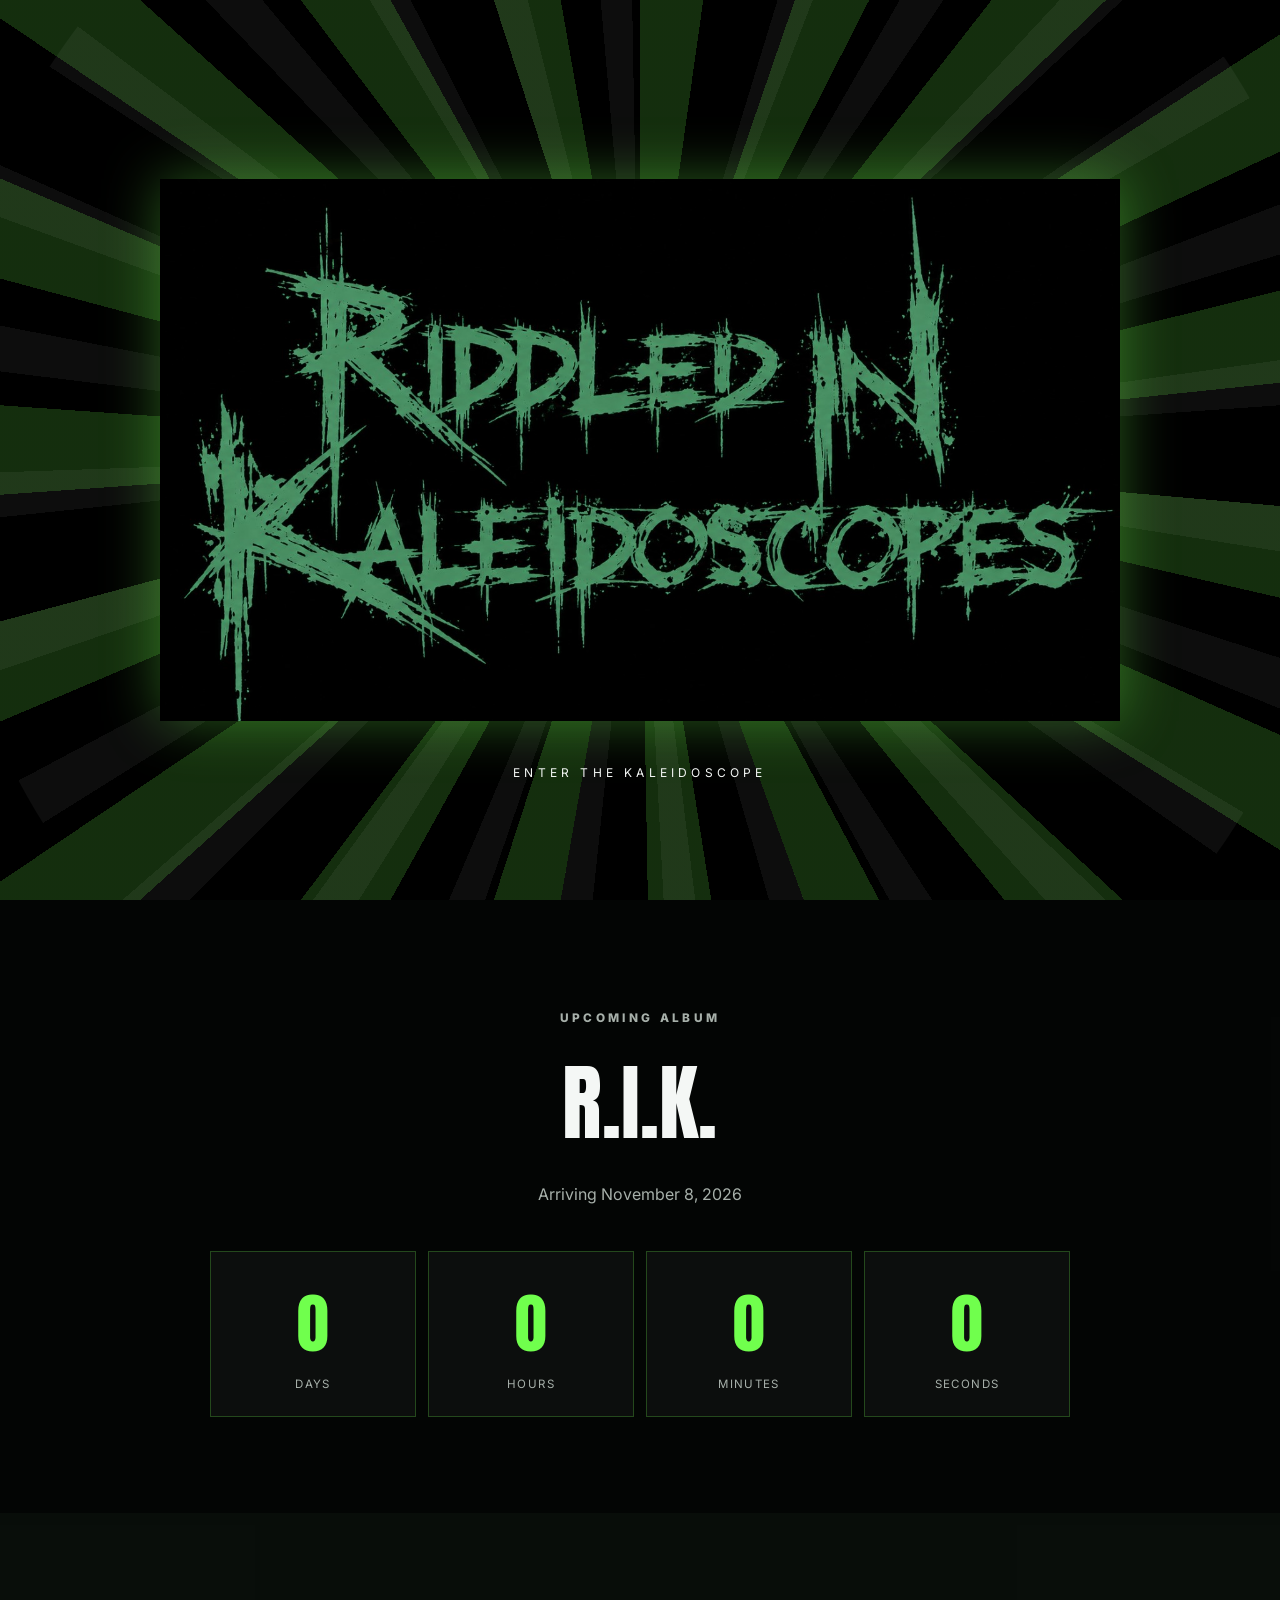
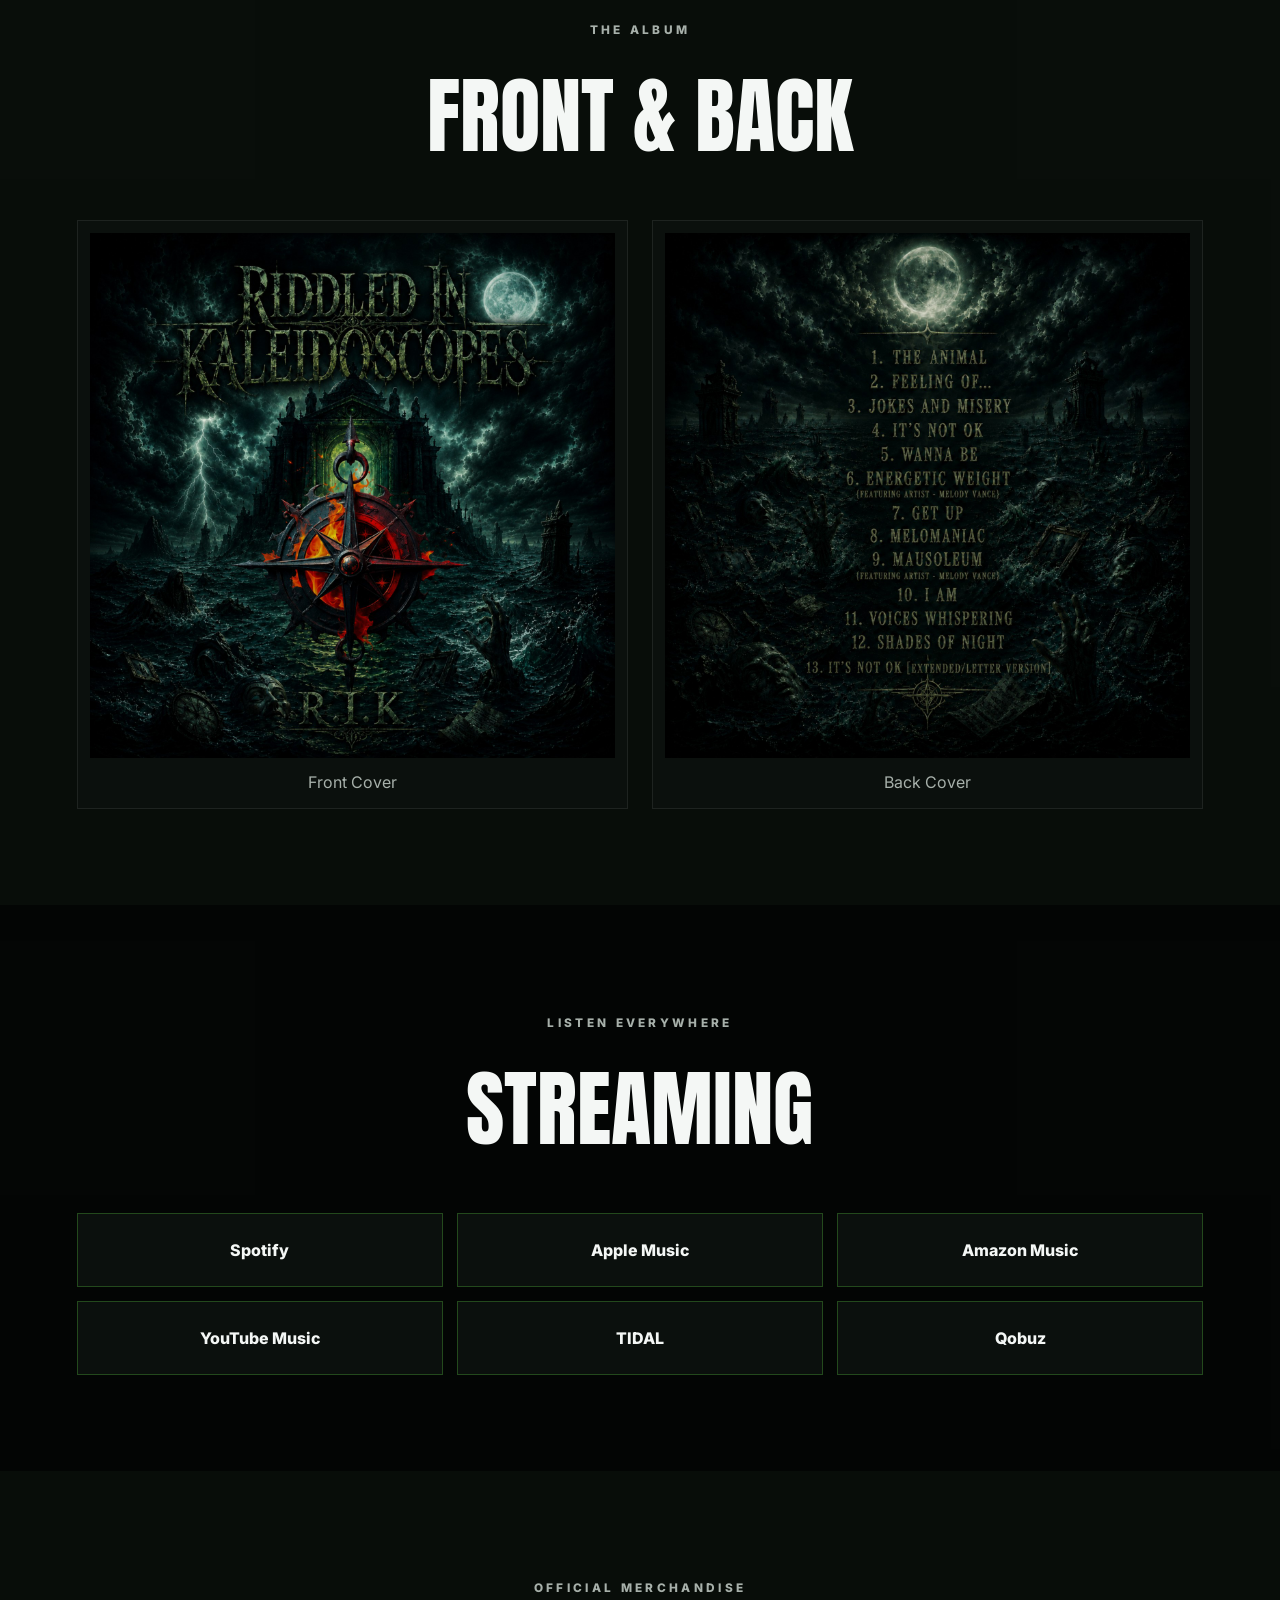
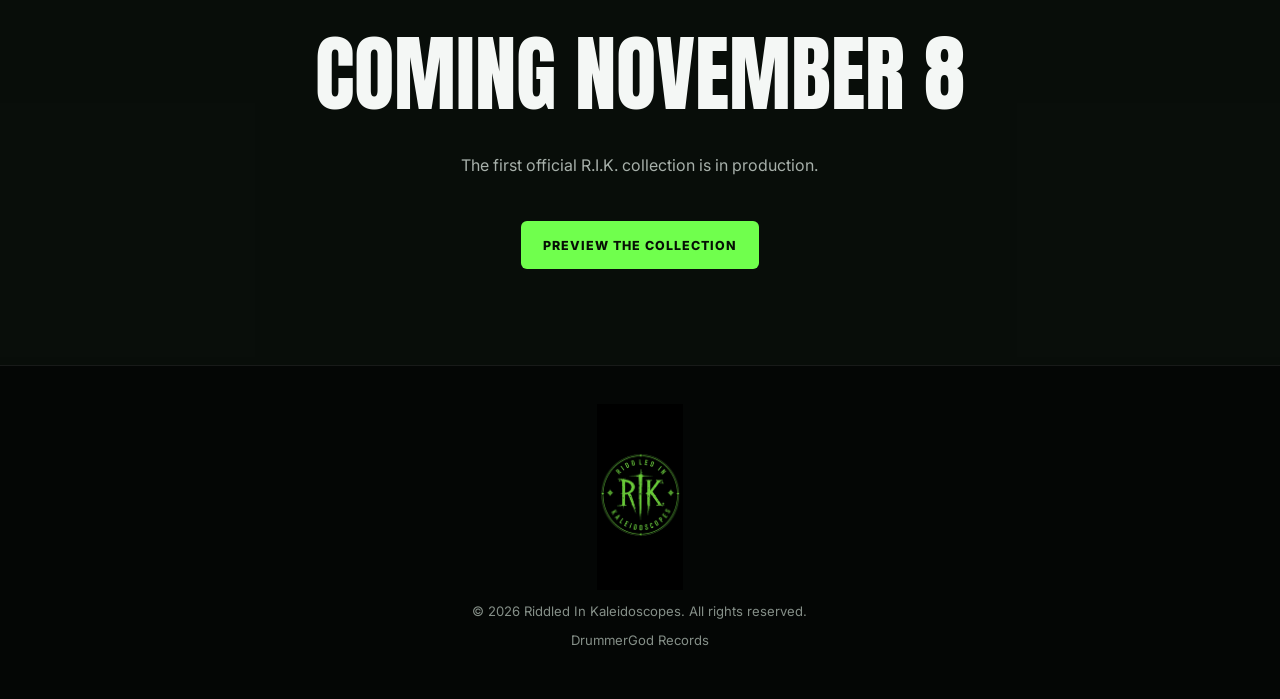
==== commit 49cf5ad3: "Add files via upload" ====
--- a/index.html
+++ b/index.html
@@ -1,161 +1,9 @@
-<!doctype html>
-<html lang="en">
-<head>
-  <meta charset="utf-8">
-  <meta name="viewport" content="width=device-width, initial-scale=1">
-  <title>Riddled In Kaleidoscopes | Official Website</title>
-  <meta name="description" content="The official website of Riddled In Kaleidoscopes. Music, merch, news, and booking.">
-  <meta name="theme-color" content="#050706">
-  <link rel="preconnect" href="https://fonts.googleapis.com">
-  <link rel="preconnect" href="https://fonts.gstatic.com" crossorigin>
-  <link href="https://fonts.googleapis.com/css2?family=Anton&family=Inter:wght@400;600;700;800&display=swap" rel="stylesheet">
-  <link rel="stylesheet" href="styles.css">
-</head>
-<body>
-  <div id="intro" class="intro" aria-hidden="true">
-    <div class="intro-kaleido k1"></div>
-    <div class="intro-kaleido k2"></div>
-    <img src="wordmark.png" alt="" class="intro-wordmark">
-    <p>Enter the Kaleidoscope</p>
-  </div>
-
-  <canvas id="interactive-bg" aria-hidden="true"></canvas>
-
-  <header class="site-header">
-    <a href="#home" class="brand">
-      <img src="circle-logo.png" alt="R.I.K. logo">
-      <span>Riddled In Kaleidoscopes</span>
-    </a>
-    <button class="menu-button" aria-label="Open menu" aria-expanded="false">☰</button>
-    <nav class="nav">
-      <a href="#music">Music</a>
-      <a href="#album">Album</a>
-      <a href="#merch">Merch</a>
-      <a href="#about">About</a>
-      <a href="#contact">Contact</a>
-    </nav>
-  </header>
-
-  <main>
-    <section class="hero" id="home">
-      <div class="hero-overlay"></div>
-      <div class="hero-content">
-        <img src="wordmark.png" alt="Riddled In Kaleidoscopes" class="hero-wordmark">
-        <p class="tagline">Music that finds meaning in chaos.</p>
-        <div class="button-row">
-          <a href="#music" class="button primary">Listen Now</a>
-          <a href="#merch" class="button secondary">Merch Coming Soon</a>
-        </div>
-      </div>
-      <div class="scroll-cue">Scroll to explore ↓</div>
-    </section>
-
-    <section class="section release">
-      <div class="section-heading">
-        <p class="eyebrow">Upcoming album</p>
-        <h2>R.I.K.</h2>
-        <p>Arriving November 8, 2026</p>
-      </div>
-      <div class="countdown" data-release="2026-11-08T00:00:00">
-        <div><strong id="days">—</strong><span>Days</span></div>
-        <div><strong id="hours">—</strong><span>Hours</span></div>
-        <div><strong id="minutes">—</strong><span>Minutes</span></div>
-        <div><strong id="seconds">—</strong><span>Seconds</span></div>
-      </div>
-    </section>
-
-    <section class="section" id="music">
-      <div class="section-heading">
-        <p class="eyebrow">Listen everywhere</p>
-        <h2>Music</h2>
-        <p>Choose your preferred platform.</p>
-      </div>
-      <div class="platform-grid">
-        <a href="https://open.spotify.com/artist/4s5cJFcT9bNvYK4c0yhG5E?si=eCQbOGIsRQWzADstk2GFog" target="_blank" rel="noopener">Spotify</a>
-        <a href="https://music.apple.com/us/artist/riddled-in-kaleidoscopes/6784302911" target="_blank" rel="noopener">Apple Music</a>
-        <a href="https://music.amazon.com/artists/B0H6NJPFL8?ref=dm_sh_wVDVurWHhA28EWOqSf70jcVev" target="_blank" rel="noopener">Amazon Music</a>
-        <a href="https://music.youtube.com/channel/UCJIFc6b0j5Kac7xv5FjaoIQ?si=HnbFKETHnLM6upln" target="_blank" rel="noopener">YouTube Music</a>
-        <a href="https://on.soundcloud.com/YCA5nY1OHLZ5uKOKPS" target="_blank" rel="noopener">SoundCloud</a>
-        <a href="https://tidal.com/artist/81682030/u" target="_blank" rel="noopener">TIDAL</a>
-        <a href="https://link.deezer.com/s/33OgqCV7O0HVVWWHlne1T" target="_blank" rel="noopener">Deezer</a>
-        <a href="https://www.iheart.com/artist/riddled-in-kaleidoscopes-51175355" target="_blank" rel="noopener">iHeart</a>
-        <a href="https://www.qobuz.com/us-en/interpreter/riddled-in-kaleidoscopes/34067380" target="_blank" rel="noopener">Qobuz</a>
-      </div>
-    </section>
-
-    <section class="section album-section" id="album">
-      <div class="section-heading">
-        <p class="eyebrow">The album</p>
-        <h2>Front & Back</h2>
-      </div>
-      <div class="album-grid">
-        <figure><img src="album-front.png" alt="R.I.K. album front cover"><figcaption>Front Cover</figcaption></figure>
-        <figure><img src="album-back.png" alt="R.I.K. album back cover and track list"><figcaption>Back Cover</figcaption></figure>
-      </div>
-    </section>
-
-    <section class="section merch" id="merch">
-      <div class="section-heading">
-        <p class="eyebrow">Official merchandise</p>
-        <h2>Coming November 8</h2>
-        <p>The first official R.I.K. collection is in production.</p>
-      </div>
-      <div class="merch-grid">
-        <article class="merch-card"><span>T-Shirts</span></article>
-        <article class="merch-card"><span>Hoodies</span></article>
-        <article class="merch-card"><span>Beanies</span></article>
-        <article class="merch-card"><span>Hats</span></article>
-        <article class="merch-card"><span>CDs</span></article>
-        <article class="merch-card"><span>Vinyl</span></article>
-        <article class="merch-card"><span>Short Lanyards</span></article>
-        <article class="merch-card"><span>Long Lanyards</span></article>
-        <article class="merch-card"><span>Keychains</span></article>
-        <article class="merch-card"><span>Stickers</span></article>
-        <article class="merch-card"><span>Posters</span></article>
-      </div>
-    </section>
-
-    <section class="section about" id="about">
-      <div class="about-panel">
-        <p class="eyebrow">The story</p>
-        <h2>Riddled In Kaleidoscopes</h2>
-        <p>Born from Philadelphia roots, Riddled In Kaleidoscopes blends emotional storytelling with the weight and energy of modern metal. R.I.K. is a solo-driven project built around music that turns struggle, survival, and growth into something fans can feel together.</p>
-      </div>
-    </section>
-
-    <section class="section social">
-      <div class="section-heading">
-        <p class="eyebrow">Follow R.I.K.</p>
-        <h2>Social Media</h2>
-      </div>
-      <div class="platform-grid">
-        <a href="https://www.facebook.com/share/18u5QVjqFk/" target="_blank" rel="noopener">Facebook</a>
-        <a href="https://www.instagram.com/riddledinkaleidoscopes?igsh=dXFxcHBqaWprZGZz" target="_blank" rel="noopener">Instagram</a>
-        <a href="https://www.tiktok.com/@riddled.in.kaleido?_r=1&_t=ZP-97yUAdpliXO" target="_blank" rel="noopener">TikTok</a>
-        <a href="https://x.com/RiddledInKscope" target="_blank" rel="noopener">X</a>
-        <a href="https://youtube.com/@riddledinkaleidoscopes?si=kgU1D8fItSqnsicy" target="_blank" rel="noopener">YouTube</a>
-      </div>
-    </section>
-
-    <section class="section contact" id="contact">
-      <div class="section-heading">
-        <p class="eyebrow">Get in touch</p>
-        <h2>Contact R.I.K.</h2>
-      </div>
-      <div class="contact-grid">
-        <a href="mailto:info@riddledinkaleidoscopes.com"><strong>General Questions</strong><span>info@riddledinkaleidoscopes.com</span></a>
-        <a href="mailto:booking@riddledinkaleidoscopes.com"><strong>Booking & Media</strong><span>booking@riddledinkaleidoscopes.com</span></a>
-        <a href="mailto:merch@riddledinkaleidoscopes.com"><strong>Merch Support</strong><span>merch@riddledinkaleidoscopes.com</span></a>
-      </div>
-    </section>
-  </main>
-
-  <footer>
-    <img src="circle-logo.png" alt="R.I.K. logo">
-    <p>© <span id="year"></span> Riddled In Kaleidoscopes. All rights reserved.</p>
-    <p>DrummerGod Records</p>
-  </footer>
-
-  <script src="script.js"></script>
-</body>
-</html>
+<!doctype html><html lang="en"><head><meta charset="utf-8"><meta name="viewport" content="width=device-width,initial-scale=1"><title>Riddled In Kaleidoscopes | Official Website</title><meta name="description" content="Official website of Riddled In Kaleidoscopes. Music, merch, videos and booking."><meta name="theme-color" content="#040605"><link rel="preconnect" href="https://fonts.googleapis.com"><link rel="preconnect" href="https://fonts.gstatic.com" crossorigin><link href="https://fonts.googleapis.com/css2?family=Anton&family=Inter:wght@400;600;700;800&display=swap" rel="stylesheet"><link rel="stylesheet" href="styles.css"></head><body>
+<div class="intro" aria-hidden="true"><div class="ring"></div><div class="ring r2"></div><img src="assets/wordmark.png" alt=""><p>Enter the Kaleidoscope</p></div>
+<header class="site-header"><div class="wrap"><a class="brand" href="index.html"><img src="assets/circle-logo.png" alt="R.I.K. logo"><span>Riddled In Kaleidoscopes</span></a><button class="menu-button" aria-label="Open menu" aria-expanded="false">☰</button><nav class="nav"><a href="index.html">Home</a><a href="music.html">Music</a><a href="videos.html">Videos</a><a href="merch.html">Merch</a><a href="gallery.html">Gallery</a><a href="about.html">About</a><a href="contact.html">Contact</a></nav></div></header>
+<main><section class="hero"><div class="content"><img class="hero-wordmark" src="assets/wordmark.png" alt="Riddled In Kaleidoscopes"><p class="tagline">Music that finds meaning in chaos.</p><div class="button-row"><a class="button primary" href="music.html">Listen Now</a><a class="button secondary" href="merch.html">Merch Coming Soon</a></div></div></section>
+<section class="section"><div class="wrap"><div class="heading"><p class="eyebrow">Upcoming album</p><h2>R.I.K.</h2><p>Arriving November 8, 2026</p></div><div class="countdown" data-release="2026-11-08T00:00:00"><div><strong id="days">—</strong><span>Days</span></div><div><strong id="hours">—</strong><span>Hours</span></div><div><strong id="minutes">—</strong><span>Minutes</span></div><div><strong id="seconds">—</strong><span>Seconds</span></div></div></div></section>
+<section class="section alt"><div class="wrap"><div class="heading"><p class="eyebrow">The album</p><h2>Front & Back</h2></div><div class="album-grid"><figure><img src="assets/album-front.png" alt="R.I.K. album front cover"><figcaption>Front Cover</figcaption></figure><figure><img src="assets/album-back.png" alt="R.I.K. album back cover"><figcaption>Back Cover</figcaption></figure></div></div></section>
+<section class="section"><div class="wrap"><div class="heading"><p class="eyebrow">Listen everywhere</p><h2>Streaming</h2></div><div class="platform-grid"><a href="https://open.spotify.com/artist/4s5cJFcT9bNvYK4c0yhG5E?si=eCQbOGIsRQWzADstk2GFog" target="_blank" rel="noopener">Spotify</a><a href="https://music.apple.com/us/artist/riddled-in-kaleidoscopes/6784302911" target="_blank" rel="noopener">Apple Music</a><a href="https://music.amazon.com/artists/B0H6NJPFL8?ref=dm_sh_wVDVurWHhA28EWOqSf70jcVev" target="_blank" rel="noopener">Amazon Music</a><a href="https://music.youtube.com/channel/UCJIFc6b0j5Kac7xv5FjaoIQ?si=HnbFKETHnLM6upln" target="_blank" rel="noopener">YouTube Music</a><a href="https://tidal.com/artist/81682030/u" target="_blank" rel="noopener">TIDAL</a><a href="https://www.qobuz.com/us-en/interpreter/riddled-in-kaleidoscopes/34067380" target="_blank" rel="noopener">Qobuz</a></div></div></section>
+<section class="section alt"><div class="wrap"><div class="heading"><p class="eyebrow">Official merchandise</p><h2>Coming November 8</h2><p>The first official R.I.K. collection is in production.</p></div><div class="button-row"><a class="button primary" href="merch.html">Preview the Collection</a></div></div></section></main>
+<footer class="footer"><div class="wrap"><img src="assets/circle-logo.png" alt="R.I.K. logo"><p>© <span data-year></span> Riddled In Kaleidoscopes. All rights reserved.</p><p>DrummerGod Records</p></div></footer><script src="script.js"></script></body></html>
--- a/styles.css
+++ b/styles.css
@@ -1,33 +1,5 @@
-
-:root{--bg:#040605;--panel:#0a0f0c;--text:#f4f7f5;--muted:#a8b0aa;--green:#73ff4b;--border:rgba(115,255,75,.22)}
-*{box-sizing:border-box}html{scroll-behavior:smooth}body{margin:0;background:var(--bg);color:var(--text);font-family:Inter,system-ui,sans-serif;overflow-x:hidden}a{color:inherit}
-#interactive-bg{position:fixed;inset:0;width:100%;height:100%;z-index:-3;background:#020403}
-.intro{position:fixed;inset:0;z-index:1000;display:grid;place-items:center;background:#000;overflow:hidden;transition:opacity .9s,visibility .9s}
-.intro.hide{opacity:0;visibility:hidden}.intro-kaleido{position:absolute;width:140vmax;height:140vmax;border-radius:50%}
-.k1{background:repeating-conic-gradient(from 0deg,rgba(115,255,75,.16) 0 8deg,transparent 8deg 19deg);animation:spin 5s linear infinite}
-.k2{background:repeating-conic-gradient(from 10deg,transparent 0 10deg,rgba(255,255,255,.05) 10deg 14deg);animation:spinr 7s linear infinite}
-.intro-wordmark{position:relative;width:min(82vw,920px);filter:drop-shadow(0 0 25px rgba(115,255,75,.35))}
-.intro p{position:absolute;bottom:12vh;letter-spacing:.35em;text-transform:uppercase;font-size:.72rem}
-.site-header{position:fixed;inset:0 0 auto 0;z-index:20;height:74px;padding:0 5vw;display:flex;align-items:center;justify-content:space-between;background:rgba(0,0,0,.78);backdrop-filter:blur(15px);border-bottom:1px solid rgba(255,255,255,.08)}
-.brand{display:flex;align-items:center;gap:12px;text-decoration:none;font-weight:800}.brand img{width:46px;height:46px;object-fit:contain}.nav{display:flex;gap:24px}.nav a{text-decoration:none;font-weight:700;font-size:.9rem}.nav a:hover{color:var(--green)}
-.menu-button{display:none;background:none;border:0;color:white;font-size:1.6rem}
-.hero{min-height:100svh;position:relative;display:grid;place-items:center;padding:110px 6vw 70px;background:url('album-front.png') center/cover no-repeat}
-.hero-overlay{position:absolute;inset:0;background:linear-gradient(to bottom,rgba(0,0,0,.28),rgba(0,0,0,.7) 68%,#040605)}
-.hero-content{position:relative;text-align:center;max-width:980px}.hero-wordmark{width:min(92vw,980px);filter:drop-shadow(0 8px 25px #000)}
-.tagline{font-size:clamp(1rem,2.2vw,1.3rem);color:#e0e6e1;text-shadow:0 2px 8px #000}
-.button-row{display:flex;justify-content:center;gap:14px;flex-wrap:wrap;margin-top:28px}.button{display:inline-flex;align-items:center;justify-content:center;min-height:48px;padding:0 22px;text-decoration:none;text-transform:uppercase;font-weight:800;letter-spacing:.08em;font-size:.78rem;border-radius:5px}
-.primary{background:var(--green);color:#061005}.secondary{border:1px solid rgba(255,255,255,.35);background:rgba(0,0,0,.38)}
-.scroll-cue{position:absolute;bottom:22px;font-size:.78rem;color:#b7beb9}.section{padding:96px 7vw;background:rgba(4,6,5,.9);backdrop-filter:blur(3px)}
-.section-heading{max-width:760px;text-align:center;margin:0 auto 44px}.eyebrow{text-transform:uppercase;letter-spacing:.28em;color:var(--green);font-size:.75rem;font-weight:800}
-h2{font-family:Anton,Impact,sans-serif;font-size:clamp(2.8rem,7vw,5rem);text-transform:uppercase;font-weight:400;margin:0 0 12px}.section-heading p:not(.eyebrow),.about p{color:var(--muted);line-height:1.75}
-.release{border-block:1px solid var(--border)}.countdown{display:grid;grid-template-columns:repeat(4,1fr);gap:12px;max-width:850px;margin:auto}
-.countdown div{padding:24px 10px;text-align:center;background:rgba(255,255,255,.035);border:1px solid var(--border)}.countdown strong{display:block;font-family:Anton;font-size:clamp(2.2rem,7vw,4rem);color:var(--green);font-weight:400}.countdown span{font-size:.72rem;letter-spacing:.12em;text-transform:uppercase;color:var(--muted)}
-.platform-grid{display:grid;grid-template-columns:repeat(3,1fr);gap:14px;max-width:980px;margin:auto}.platform-grid a{min-height:72px;display:grid;place-items:center;text-decoration:none;font-weight:800;background:var(--panel);border:1px solid var(--border);transition:.2s}.platform-grid a:hover{transform:translateY(-3px);border-color:var(--green)}
-.album-grid{display:grid;grid-template-columns:repeat(2,1fr);gap:24px;max-width:1100px;margin:auto}.album-grid figure{margin:0;background:#080b09;border:1px solid rgba(255,255,255,.08);padding:12px}.album-grid img{width:100%;display:block}.album-grid figcaption{text-align:center;padding:14px 0 4px;color:var(--muted)}
-.merch-grid{display:grid;grid-template-columns:repeat(3,1fr);gap:18px}.merch-card{position:relative;min-height:240px;display:grid;place-items:center;overflow:hidden;border:1px solid rgba(255,255,255,.08);background:url('circle-logo.png') center/58% no-repeat,#080b09}.merch-card::before{content:"";position:absolute;inset:-8px;background:inherit;filter:blur(8px);transform:scale(1.08)}.merch-card::after{content:"COMING SOON";position:absolute;inset:0;display:grid;place-items:center;background:rgba(0,0,0,.48);font-family:Anton;font-size:1.8rem;letter-spacing:.06em}.merch-card span{position:absolute;bottom:16px;z-index:2;font-weight:800;color:#d7ded8;filter:blur(1.8px)}
-.about-panel{max-width:900px;margin:auto;padding-left:34px;border-left:3px solid var(--green)}.contact-grid{display:grid;grid-template-columns:repeat(3,1fr);gap:14px;max-width:900px;margin:auto}.contact-grid a{display:flex;flex-direction:column;gap:7px;padding:22px;text-decoration:none;background:var(--panel);border:1px solid var(--border)}.contact-grid span{color:var(--muted);overflow-wrap:anywhere;font-size:.88rem}
-footer{text-align:center;padding:38px 7vw;border-top:1px solid rgba(255,255,255,.08);color:#858f88;font-size:.82rem}footer img{width:90px;margin-bottom:10px}
-@keyframes spin{to{transform:rotate(360deg)}}@keyframes spinr{to{transform:rotate(-360deg)}}
-@media(max-width:800px){.brand span{display:none}.menu-button{display:block}.nav{display:none;position:absolute;top:74px;left:0;right:0;padding:18px 5vw;flex-direction:column;background:#020403;border-bottom:1px solid var(--border)}.nav.open{display:flex}.platform-grid,.merch-grid{grid-template-columns:repeat(2,1fr)}.contact-grid{grid-template-columns:1fr}}
-@media(max-width:560px){.section{padding:76px 6vw}.countdown{grid-template-columns:repeat(2,1fr)}.platform-grid,.merch-grid,.album-grid{grid-template-columns:1fr}.hero{background-position:center top}}
+:root{--bg:#040605;--panel:#0b100d;--panel2:#101812;--text:#f4f7f5;--muted:#a7b0aa;--green:#70ff4d;--green2:#1f9d43;--border:rgba(112,255,77,.24);--shadow:0 20px 60px rgba(0,0,0,.35)}
+*{box-sizing:border-box}html{scroll-behavior:smooth}body{margin:0;background:var(--bg);color:var(--text);font-family:Inter,Arial,sans-serif;overflow-x:hidden}a{color:inherit}img{max-width:100%;display:block}.wrap{width:min(1180px,88vw);margin:auto}.site-header{position:fixed;inset:0 0 auto;z-index:50;height:76px;background:rgba(2,4,3,.78);backdrop-filter:blur(16px);border-bottom:1px solid rgba(255,255,255,.07)}.site-header .wrap{height:100%;display:flex;align-items:center;justify-content:space-between}.brand{display:flex;align-items:center;gap:12px;text-decoration:none;font-weight:800}.brand img{width:48px;height:48px;object-fit:contain}.nav{display:flex;gap:22px}.nav a{text-decoration:none;font-size:.92rem;font-weight:700}.nav a:hover,.nav a[aria-current="page"]{color:var(--green)}.menu-button{display:none;background:none;border:0;color:white;font-size:1.8rem}.intro{position:fixed;inset:0;z-index:9999;background:#000;display:grid;place-items:center;overflow:hidden;transition:opacity .9s,visibility .9s}.intro.hide{opacity:0;visibility:hidden}.intro .ring{position:absolute;width:150vmax;height:150vmax;border-radius:50%;background:repeating-conic-gradient(from 0deg,rgba(112,255,77,.18) 0 8deg,transparent 8deg 19deg);animation:spin 5s linear infinite}.intro .ring.r2{width:110vmax;height:110vmax;animation:spinr 7s linear infinite;background:repeating-conic-gradient(from 8deg,transparent 0 9deg,rgba(255,255,255,.05) 9deg 13deg)}.intro img{position:relative;width:min(82vw,960px);filter:drop-shadow(0 0 28px rgba(112,255,77,.35))}.intro p{position:absolute;bottom:12vh;text-transform:uppercase;letter-spacing:.35em;font-size:.75rem}.hero{min-height:100svh;position:relative;display:grid;place-items:center;padding:120px 0 80px;background:url('assets/album-front.png') center/cover no-repeat}.hero:before{content:"";position:absolute;inset:0;background:linear-gradient(to bottom,rgba(0,0,0,.18),rgba(0,0,0,.62) 64%,#040605)}.hero .content{position:relative;text-align:center;max-width:980px}.hero-wordmark{width:min(92vw,980px);margin:auto;filter:drop-shadow(0 10px 25px #000)}.tagline{font-size:clamp(1rem,2.3vw,1.35rem);text-shadow:0 3px 12px #000}.button-row{display:flex;gap:14px;justify-content:center;flex-wrap:wrap;margin-top:30px}.button{display:inline-flex;align-items:center;justify-content:center;min-height:48px;padding:0 22px;border-radius:6px;text-decoration:none;font-weight:800;text-transform:uppercase;letter-spacing:.08em;font-size:.78rem}.primary{background:var(--green);color:#061005}.secondary{border:1px solid rgba(255,255,255,.38);background:rgba(0,0,0,.36)}.section{padding:96px 0;background:rgba(4,6,5,.92)}.section.alt{background:rgba(9,14,10,.94)}.heading{text-align:center;max-width:760px;margin:0 auto 42px}.eyebrow{text-transform:uppercase;letter-spacing:.28em;color:var(--green);font-size:.74rem;font-weight:800}.heading h1,.heading h2,.display{font-family:Anton,Impact,sans-serif;text-transform:uppercase;font-weight:400}.heading h1,.heading h2{font-size:clamp(2.8rem,7vw,5.2rem);margin:.15em 0}.heading p{color:var(--muted);line-height:1.7}.countdown{display:grid;grid-template-columns:repeat(4,1fr);gap:12px;max-width:860px;margin:auto}.countdown div{padding:24px 10px;text-align:center;background:rgba(255,255,255,.035);border:1px solid var(--border)}.countdown strong{display:block;font-family:Anton;font-size:clamp(2.2rem,7vw,4rem);color:var(--green);font-weight:400}.countdown span{font-size:.72rem;color:var(--muted);letter-spacing:.12em;text-transform:uppercase}.platform-grid{display:grid;grid-template-columns:repeat(3,1fr);gap:14px}.platform-grid a{min-height:74px;display:grid;place-items:center;text-decoration:none;font-weight:800;background:var(--panel);border:1px solid var(--border);transition:.2s}.platform-grid a:hover{transform:translateY(-3px);border-color:var(--green);box-shadow:var(--shadow)}.album-grid{display:grid;grid-template-columns:1fr 1fr;gap:24px}.album-grid figure{margin:0;background:var(--panel);border:1px solid rgba(255,255,255,.08);padding:12px}.album-grid figcaption{text-align:center;color:var(--muted);padding:14px 0 4px}.merch-grid{display:grid;grid-template-columns:repeat(3,1fr);gap:18px}.merch-card{position:relative;min-height:250px;display:grid;place-items:center;overflow:hidden;border:1px solid rgba(255,255,255,.08);background:url('assets/circle-logo.png') center/56% no-repeat,#080b09}.merch-card:before{content:"";position:absolute;inset:-10px;background:inherit;filter:blur(8px);transform:scale(1.08)}.merch-card:after{content:"COMING SOON";position:absolute;inset:0;display:grid;place-items:center;background:rgba(0,0,0,.48);font-family:Anton;font-size:1.9rem;letter-spacing:.06em}.merch-card span{position:absolute;bottom:18px;z-index:2;font-weight:800;color:#d9dfda;filter:blur(1.6px)}.cards{display:grid;grid-template-columns:repeat(3,1fr);gap:18px}.card{background:var(--panel);border:1px solid rgba(255,255,255,.08);padding:24px}.card h3{margin-top:0}.card p{color:var(--muted);line-height:1.7}.contact-grid{display:grid;grid-template-columns:repeat(3,1fr);gap:14px}.contact-grid a{display:flex;flex-direction:column;gap:7px;text-decoration:none;padding:22px;background:var(--panel);border:1px solid var(--border)}.contact-grid span{color:var(--muted);overflow-wrap:anywhere;font-size:.88rem}.footer{text-align:center;padding:38px 0;border-top:1px solid rgba(255,255,255,.08);color:#858f88;font-size:.82rem}.footer img{width:86px;margin:0 auto 12px}.page-hero{padding:150px 0 72px;background:radial-gradient(circle at 50% 20%,rgba(31,157,67,.18),transparent 35rem),#040605}.page-hero .heading{margin-bottom:0}.notice{padding:16px 18px;border:1px solid var(--border);background:rgba(112,255,77,.05);color:#dce7df}.embed-placeholder{aspect-ratio:16/9;background:linear-gradient(135deg,#0a0f0c,#111812);border:1px solid var(--border);display:grid;place-items:center;color:var(--muted);text-align:center;padding:20px}.gallery-grid{display:grid;grid-template-columns:repeat(2,1fr);gap:18px}.gallery-grid img{width:100%;background:#080b09;border:1px solid rgba(255,255,255,.08);padding:8px}.list{max-width:820px;margin:auto}.list li{margin:10px 0;color:var(--muted)}@keyframes spin{to{transform:rotate(360deg)}}@keyframes spinr{to{transform:rotate(-360deg)}}
+@media(max-width:850px){.brand span{display:none}.menu-button{display:block}.nav{display:none;position:absolute;top:76px;left:0;right:0;padding:20px 6vw;flex-direction:column;background:#030504;border-bottom:1px solid var(--border)}.nav.open{display:flex}.platform-grid,.merch-grid,.cards,.contact-grid{grid-template-columns:repeat(2,1fr)}}
+@media(max-width:580px){.section{padding:74px 0}.countdown{grid-template-columns:repeat(2,1fr)}.platform-grid,.merch-grid,.cards,.contact-grid,.album-grid,.gallery-grid{grid-template-columns:1fr}.hero{background-position:center top}}
 @media(prefers-reduced-motion:reduce){*{animation:none!important;scroll-behavior:auto!important}}
